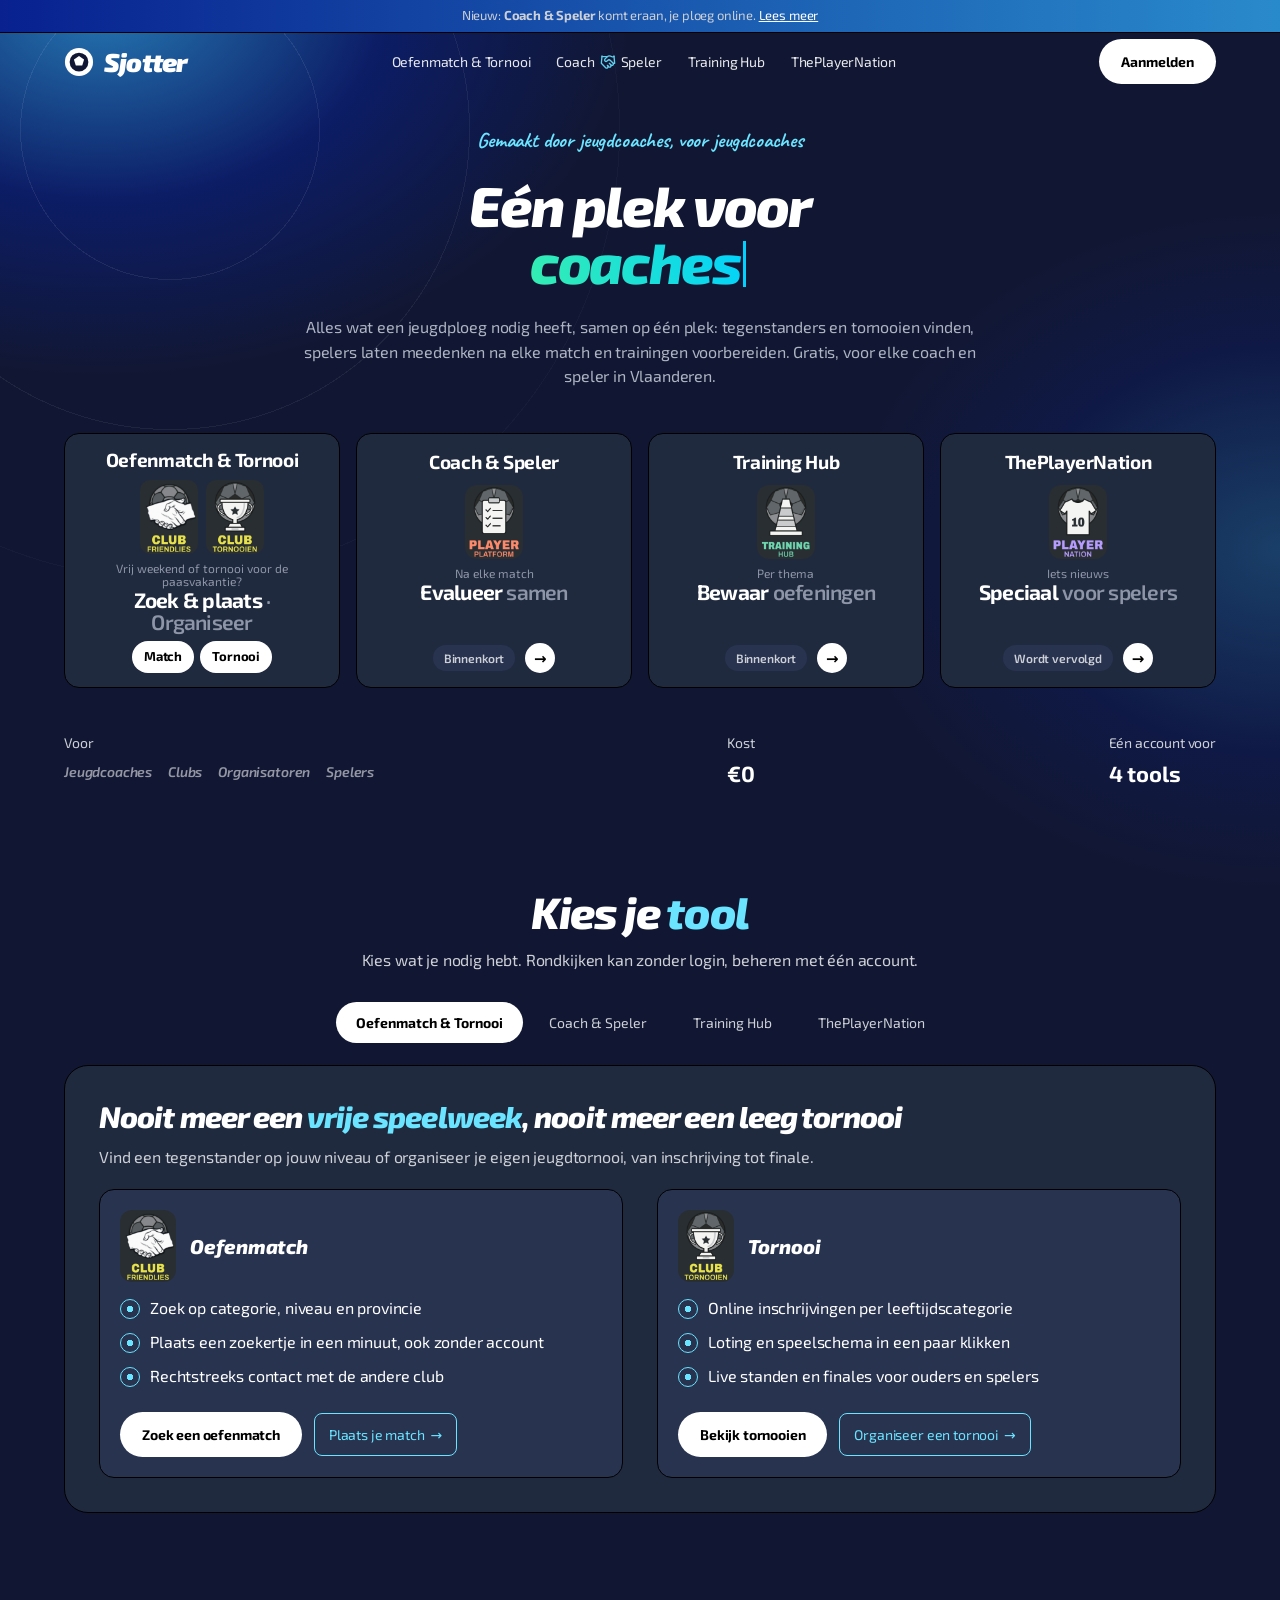
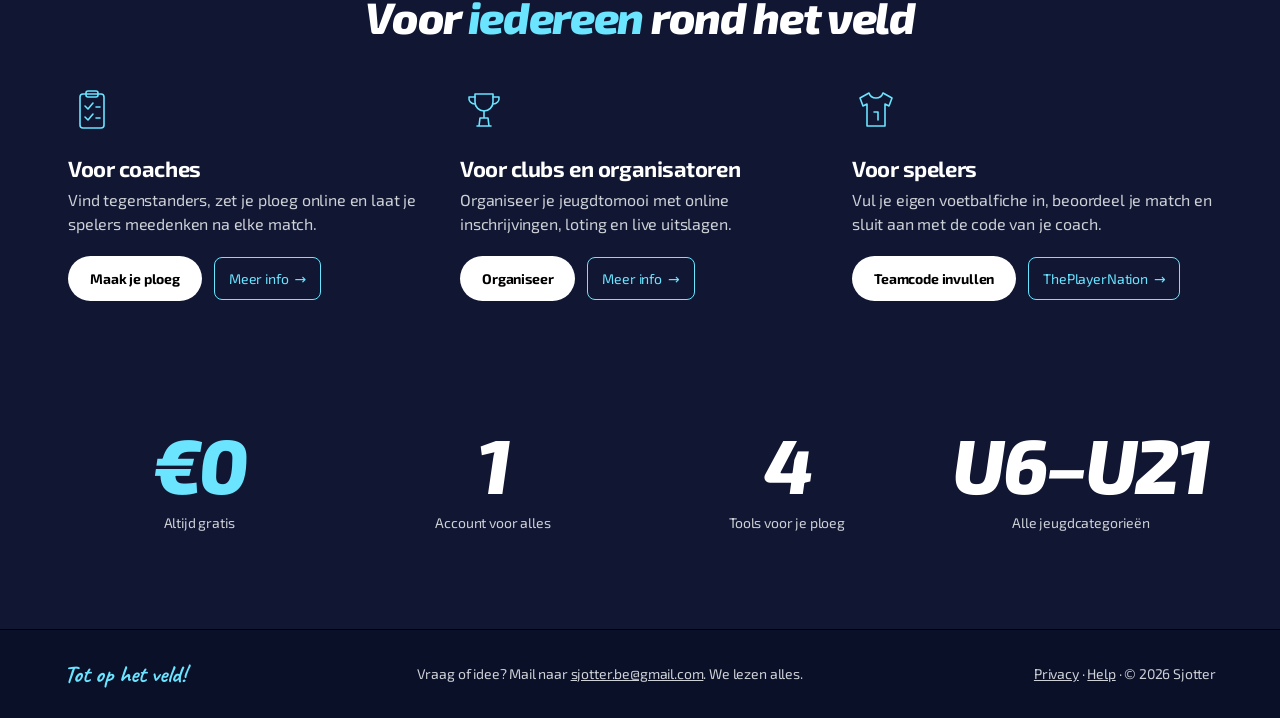
==== index.html @ 5c9094fe "Hub: Oefenmatch & Tornooi samen in 'Kies je tool'; klik op een kaart opent het juiste paneel Co-Auth" ====
<!DOCTYPE html>
<html lang="nl-BE">
<head>
<meta charset="UTF-8">
<script>
// Oude Sjotter-links (#/p/slug, #/wedstrijden/..., #/tv/..., beheerlinks, wachtwoord-reset)
// werken verder: elke hash-route gaat door naar de tornooi-module.
(function () {
  var h = location.hash || "";
  if (h.indexOf("#/") === 0 || /access_token=|type=recovery|error_description=/.test(h)) {
    location.replace("tornooi/" + location.search + h);
  }
})();
</script>
<meta name="viewport" content="width=device-width,initial-scale=1">
<title>Sjotter · Gratis tools voor jeugdcoaches</title>
<meta name="description" content="Oefenmatch zoeken, tornooi organiseren, je ploeg online. Gemaakt door jeugdcoaches, voor jeugdcoaches.">
<script src="shared/config.js"></script>
<style>
@font-face{font-family:'Exo 2';src:url('assets/fonts/exo2.woff2') format('woff2');font-weight:100 900;font-display:swap}
@font-face{font-family:'Exo 2';src:url('assets/fonts/exo2-italic.woff2') format('woff2');font-weight:100 900;font-style:italic;font-display:swap}
@font-face{font-family:Caveat;src:url('assets/fonts/caveat.woff2') format('woff2');font-weight:400 700;font-display:swap}

/* Sjotter · diepzee-navy met één cyaan signaal, platte kaarten met haarlijn, blauwe horizon-gloed */
:root{
  --canvas:#111733;      /* pagina: diepzee-navy */
  --kaart:#202A3E;       /* kaarten, één stap lichter */
  --kaart2:#283350;      /* geneste vlakken */
  --lijn:#000;           /* haarlijn */
  --lijn2:rgba(255,255,255,.07);
  --wit:#FFFFFF;
  --mist:#CDD0D6;        /* secundaire tekst */
  --mist2:#8D95A8;
  --geel:#6AE4FF;        /* het enige accent: spectraal cyaan */
  --verloop:linear-gradient(73.6deg,#34EDB3 2%,#00D1FF);
  --live:#34EDB3;
  --r-kaart:15px;--r-paneel:24px;--r-pil:80px;
  --max:1200px;
}
*{box-sizing:border-box}
html{scroll-behavior:smooth}
body{margin:0;background:var(--canvas);color:var(--wit);font:400 16px/1.5 'Exo 2',system-ui,sans-serif;letter-spacing:-.01em;-webkit-font-smoothing:antialiased}
a{color:inherit}
.w{max-width:var(--max);margin:0 auto;padding:0 24px}
h1,h2,h3{margin:0;font-weight:800;font-style:italic;letter-spacing:-.03em;line-height:1.1}
.geel{color:var(--geel)}

/* gloed achter de hero */
.gloed{position:absolute;inset:0 0 auto 0;height:1000px;pointer-events:none;z-index:0;overflow:hidden;
  background:
   radial-gradient(55% 50% at 8% 0%, rgba(41,138,203,.85) 0%, rgba(8,33,143,.55) 40%, rgba(17,23,51,0) 75%),
   radial-gradient(45% 45% at 100% 55%, rgba(41,138,203,.35) 0%, rgba(8,33,143,.2) 45%, rgba(17,23,51,0) 75%)}
.gloed::before{content:'';position:absolute;left:-380px;top:-420px;width:1100px;height:1100px;border-radius:50%;
  background:repeating-radial-gradient(circle,transparent 0 149px,rgba(255,255,255,.08) 149px 150px);mask:radial-gradient(circle,#000 30%,transparent 72%);-webkit-mask:radial-gradient(circle,#000 30%,transparent 72%)}

/* aankondiging */
.balk{position:relative;z-index:2;background:linear-gradient(90deg,#08218F,#298ACB);color:#fff;color:var(--mist);font-size:14px;text-align:center;padding:9px 16px;border-bottom:1px solid var(--lijn)}
.balk a{color:#fff;text-decoration:underline}.balk a:hover{text-decoration:underline}

/* kop */
header{position:relative;z-index:2}
.nav{height:76px;display:flex;align-items:center;justify-content:space-between;gap:20px}
.merk{display:flex;align-items:center;gap:10px;font-weight:900;font-style:italic;font-size:26px;letter-spacing:-.03em;text-decoration:none;color:var(--wit)}
.merk svg .o1{fill:#fff}.merk svg .o2{fill:var(--canvas)}
.links{display:flex;gap:26px;font-size:14px}
.links a{text-decoration:none;color:var(--wit);opacity:.9}.links a:hover{color:var(--geel);opacity:1}

/* knoppen */
.pil{display:inline-flex;align-items:center;gap:8px;border-radius:var(--r-pil);padding:12px 22px;font-weight:700;font-size:14px;text-decoration:none;white-space:nowrap;border:0;cursor:pointer;font-family:inherit}
.pil.wit{background:var(--wit);color:#000}
.pil.wit:hover{background:var(--geel);color:#000}
.spook{display:inline-flex;align-items:center;gap:6px;border:1px solid var(--geel);color:var(--geel);border-radius:8px;padding:10px 14px;font-size:14px;text-decoration:none;white-space:nowrap}
.spook:hover{background:rgba(244,201,93,.08)}
.spook::after{content:'→'}
.chip{display:inline-flex;align-items:center;gap:6px;border-radius:var(--r-pil);padding:4px 11px;font-size:12px;font-weight:600;background:var(--kaart2);color:var(--mist);white-space:nowrap}
.chip.live{color:#0B2B26;background:var(--verloop)}.chip.live::before{content:'';width:7px;height:7px;border-radius:50%;background:#0B2B26}

/* hero */
.hero{position:relative;z-index:1;text-align:center;padding:64px 0 40px}
.hero .boven{display:inline-block;font-family:Caveat,cursive;font-size:24px;color:var(--geel);margin-bottom:14px}
.hero h1{font-size:clamp(40px,7.2vw,96px);line-height:1;letter-spacing:-.036em;max-width:15ch;margin:0 auto}
.hero p{max-width:620px;margin:22px auto 30px;color:var(--mist);font-size:18px;line-height:1.55}
.hero .rij{display:flex;justify-content:center;gap:12px;flex-wrap:wrap}

/* modulekaarten (de "data-rij") */
.modules{text-align:left;position:relative;z-index:1;display:grid;grid-template-columns:repeat(4,1fr);gap:16px;margin-top:56px}
.mod{background:var(--kaart);border:1px solid var(--lijn);border-radius:var(--r-kaart);padding:22px;display:flex;flex-direction:column;gap:16px;text-decoration:none;color:var(--wit);transition:background .15s}
.mod:hover{background:var(--kaart2)}
.mod .kop{display:flex;align-items:center;gap:12px}
.mod .kop img{height:58px;border-radius:10px;background:#282e32}
.mod .kop b{display:block;font-size:19px;font-weight:700;letter-spacing:-.02em}
.mod .kop small{font-size:12px;color:var(--mist2)}
.mod .groot{font-size:34px;font-weight:800;font-style:italic;letter-spacing:-.036em;line-height:1.05}
.mod .groot small{display:block;font-size:12px;font-weight:400;font-style:normal;letter-spacing:0;color:var(--mist2);margin-bottom:4px}
.mod .onder{display:flex;align-items:center;justify-content:space-between;margin-top:auto}
.mod .pijl{width:32px;height:32px;border-radius:50%;border:1px solid var(--geel);display:grid;place-items:center;color:var(--geel);font-size:15px}

section{position:relative;z-index:1}
.sectie{padding:80px 0 0}
.sectie > .w > h2{font-size:clamp(28px,4vw,44px);text-align:center}
.sectie .sub{color:var(--mist);text-align:center;max-width:600px;margin:12px auto 0}

/* tabs */
.tabs{display:flex;justify-content:center;gap:6px;flex-wrap:wrap;margin:30px 0 22px}
.tab{border:0;background:transparent;color:var(--mist);font:400 14px 'Exo 2',sans-serif;padding:12px 20px;border-radius:var(--r-pil);cursor:pointer}
.tab:hover{color:var(--wit)}
.tab[aria-selected="true"]{background:var(--wit);color:#000;font-weight:700}
.paneel{display:none;background:var(--kaart);border:1px solid var(--lijn);border-radius:var(--r-paneel);padding:34px;grid-template-columns:1.2fr 1fr;gap:34px;align-items:center}
.paneel.aan{display:grid}
.paneel h3{font-size:30px}
.paneel p{color:var(--mist);margin:12px 0 18px}
.paneel ul{list-style:none;margin:0 0 24px;padding:0;display:grid;gap:10px}
.paneel li{display:flex;gap:10px;align-items:flex-start;color:var(--wit)}
.paneel li::before{content:'';flex:none;width:18px;height:18px;margin-top:3px;border-radius:50%;border:1px solid var(--geel);background:radial-gradient(circle,var(--geel) 0 3px,transparent 3.5px)}
.paneel .rij{display:flex;gap:12px;flex-wrap:wrap;align-items:center}
.paneel .beeld{display:flex;gap:16px;justify-content:center}
.paneel .beeld img{height:clamp(140px,18vw,210px);border-radius:16px;background:#282e32}
.code{display:flex;gap:8px}
.code input{font:700 15px 'Exo 2',sans-serif;letter-spacing:.14em;text-transform:uppercase;width:150px;padding:11px 14px;border-radius:var(--r-pil);border:1px solid var(--geel);background:transparent;color:var(--wit)}
.code input::placeholder{letter-spacing:.04em;text-transform:none;color:var(--mist2);font-weight:400}
.code input:focus{outline:2px solid var(--geel);outline-offset:2px}

/* voor wie */
.drie{display:grid;grid-template-columns:repeat(3,1fr);gap:24px;margin-top:40px}
.drie > div{padding:4px}
.drie svg{width:48px;height:48px;stroke:var(--geel);fill:none;stroke-width:1.6;stroke-linecap:round;stroke-linejoin:round}
.drie h3{font-size:22px;margin:16px 0 8px;font-style:normal;font-weight:700;letter-spacing:-.02em}
.drie p{color:var(--mist);margin:0 0 20px}
.drie .rij{display:flex;gap:12px;flex-wrap:wrap;align-items:center}

/* cijfers */
.cijfers{display:grid;grid-template-columns:repeat(4,1fr);gap:24px;text-align:center;margin-top:40px}
.cijfers b{display:block;font-size:clamp(44px,6vw,80px);font-weight:800;font-style:italic;letter-spacing:-.036em;line-height:1}
.cijfers span{display:block;color:var(--mist);font-size:14px;margin-top:10px}

/* voet */
footer{margin-top:96px;border-top:1px solid var(--lijn);background:#0B1029}
.voet{display:flex;justify-content:space-between;align-items:center;gap:20px;padding:26px 24px;flex-wrap:wrap;color:var(--mist);font-size:14px}
.voet .hand{font-family:Caveat,cursive;font-size:24px;color:var(--geel)}
.voet a{color:var(--mist)}.voet a:hover{color:var(--geel)}

@media (max-width:960px){
  .modules{grid-template-columns:repeat(2,1fr)}
  .links{display:none}
  .paneel{grid-template-columns:1fr;padding:24px}.paneel .beeld{order:-1}
  .drie{grid-template-columns:1fr;gap:34px}
  .cijfers{grid-template-columns:repeat(2,1fr);row-gap:40px}
}
@media (max-width:560px){
  .w{padding:0 16px}
  .nav{height:64px}.merk{font-size:23px}
  .nav .pil{padding:10px 16px}
  .hero{padding:36px 0 24px}.hero p{font-size:16px;margin:16px auto 22px}
  .modules{gap:10px;margin-top:34px}
  .mod{padding:14px;gap:10px}
  .mod .kop{flex-direction:column;align-items:flex-start;gap:8px}
  .mod .kop img{height:64px}
  .mod .kop b{font-size:15px}
  .mod .groot{font-size:20px}
  .tabs{gap:2px}.tab{padding:10px 14px;font-size:13px}
  .paneel h3{font-size:24px}
  .sectie{padding-top:60px}
}

/* typende woorden in de hero (verloop teal → cyaan) */
.typ{display:inline-block;min-height:1em;background:var(--verloop);-webkit-background-clip:text;background-clip:text;color:transparent;padding-right:.08em}
.cursor{display:inline-block;width:.06em;height:.82em;margin-left:.04em;vertical-align:-.04em;background:#00D1FF;animation:knip 1s steps(1) infinite}
@keyframes knip{50%{opacity:0}}
@media (prefers-reduced-motion:reduce){.cursor{animation:none}}
.hero h1{max-width:none}
/* kaarten als in de referentie: witte ronde pijl, naam boven, groot cijfer/woord */
.mod .pijl{background:#fff;color:#000;border:0;width:34px;height:34px;font-weight:700}
.mod:hover .pijl{background:var(--geel)}
.mod .groot{font-style:normal;font-weight:700;letter-spacing:-.036em}
.mod .groot em{font-style:normal;color:var(--mist2);font-weight:600}
.mod .kop img{border-radius:12px;height:62px;width:auto}
.mod .groot{font-size:28px!important}
.typ{white-space:nowrap}
/* carrousel-knoppen onder de kaarten */
.schuif{display:none;justify-content:center;gap:14px;margin-top:22px}
.schuif button{width:52px;height:52px;border-radius:50%;border:0;font-size:20px;cursor:pointer;background:#fff;color:#000}
.schuif button:first-child{background:#5B6378;color:#fff}
/* vertrouwensstrook */
.vertrouw{display:flex;justify-content:space-between;gap:24px;flex-wrap:wrap;margin-top:44px;text-align:left;color:var(--mist);font-size:14px}
.vertrouw b{display:block;color:#fff;font-size:22px;font-weight:700;margin-top:4px}
.vertrouw .tags{display:flex;gap:16px;flex-wrap:wrap;margin-top:8px;color:#fff;opacity:.55;font-weight:600;font-style:italic}
@media (max-width:960px){
  .modules{display:flex!important;overflow-x:auto;scroll-snap-type:x mandatory;scrollbar-width:none;padding-bottom:4px}
  .modules::-webkit-scrollbar{display:none}
  .mod{flex:0 0 78%;scroll-snap-align:center}
  .schuif{display:flex}
}
@media (max-width:560px){ .mod .kop{flex-direction:row;align-items:center}.mod .groot{font-size:28px}.mod{padding:20px;gap:16px} }

.duo-mod .ikonen{display:flex;gap:4px}
.duo-mod .ikonen img{height:74px!important;width:auto;border-radius:10px}
.duo-mod .ikonen{gap:8px}
.duo-mod .naam{font-size:19px;font-weight:700;letter-spacing:-.02em;margin-top:-4px}
.duo-mod .groot{font-size:22px!important}
.duo-mod .kop b{font-size:17px}
.mod .groot{font-size:25px!important}
.duoknop{display:flex;gap:6px}
.duoknop a{background:#fff;color:#000;border-radius:80px;padding:6px 12px;font-size:13px;font-weight:700;text-decoration:none}
.duoknop a:hover{background:var(--geel)}
.links a{display:inline-flex;align-items:center;gap:5px}
.links .hd{width:16px;height:16px;color:var(--geel)}
.duo-mod .kop{flex-direction:row!important;align-items:center!important}
.duo-mod .kop b{font-size:17px!important;line-height:1.25;white-space:nowrap}
/* proef: alle kaarten gecentreerd, naam boven, icoon eronder */
.mod{text-align:center;align-items:center}
.mod .kop,.duo-mod .kop{flex-direction:column-reverse!important;align-items:center!important;gap:12px!important}
.mod .kop img{height:92px!important;width:auto}
.duo-mod .ikonen img{height:92px!important}
.duo-mod .kop b br{display:none}
.mod .kop b{font-size:19px!important}
.mod .onder{justify-content:center;gap:10px;width:100%}
.mod .kop small{display:none}
@media (max-width:560px){
  .mod{flex:0 0 64%!important;padding:16px 14px!important;gap:12px!important}
  .mod .kop img,.duo-mod .ikonen img{height:70px!important}
  .mod .kop b{font-size:16px!important}
  .mod .groot{font-size:20px!important}
  .modules{gap:10px!important;scroll-padding-left:16px}
}
@media (min-width:561px){
  .hero{padding:28px 0 24px!important}
  .hero .boven{margin-bottom:8px!important;font-size:21px!important}
  .hero h1{font-size:clamp(34px,min(4.4vw,7.4vh),64px)!important;line-height:1.02!important}
  .hero p{margin:14px auto 18px!important;font-size:16px!important}
  .modules{margin-top:28px!important}
  .nav{height:64px!important}
  .mod{padding:18px!important;gap:12px!important}
}
@media (min-width:561px){
  .balk{padding:6px 16px!important;font-size:13px!important}
  .nav{height:58px!important}
  .hero{padding:18px 0 16px!important}
  .hero p{max-width:720px!important;margin:10px auto 16px!important}
  .modules{margin-top:22px!important}
  .mod{padding:14px 16px!important;gap:8px!important}
  .mod .kop{gap:8px!important}
  .mod .kop img,.duo-mod .ikonen img{height:min(74px,9vh)!important}
  .mod .groot{font-size:21px!important}
  .mod .groot small{margin-bottom:2px!important}
  .mod .pijl{width:30px!important;height:30px!important}
}
@media (min-width:561px){
  .hero{padding:34px 0 18px!important}
  .hero .boven{margin-bottom:20px!important}
  .hero p{margin:24px auto 0!important;max-width:680px!important;color:#AEB4C2!important}
  .modules{margin-top:44px!important}
}
@media (max-width:560px){
  .hero .boven{margin-bottom:18px!important}
  .hero p{margin:20px auto 0!important;color:#AEB4C2}
  .modules{margin-top:30px!important}
}

.paneel-duo.aan{grid-template-columns:1fr 1fr;gap:20px 34px;align-items:start}
.paneel-duo .koppen{grid-column:1/-1}
.paneel-duo .koppen p{margin-bottom:0}
.paneel-duo .helft{background:var(--kaart2);border:1px solid var(--lijn);border-radius:var(--r-kaart);padding:20px}
.paneel-duo .hk{display:flex;align-items:center;gap:14px;margin-bottom:14px}
.paneel-duo .hk img{height:72px;border-radius:12px;background:#282e32}
.paneel-duo .hk b{font-size:20px;font-style:italic;font-weight:800}
.duo-mod{cursor:pointer}
@media (max-width:960px){.paneel-duo.aan{grid-template-columns:1fr}}
</style>
</head>
<body>
<div class="gloed" aria-hidden="true"></div>

<div class="balk">Nieuw: <b>Coach &amp; Speler</b> komt eraan, je ploeg online. <a href="#tools" data-tab="cs">Lees meer</a></div>

<header class="w">
  <div class="nav">
    <a class="merk" href="./" aria-label="Sjotter"><svg width="30" height="30" viewBox="0 0 32 32" aria-hidden="true"><circle class="o1" cx="16" cy="16" r="15"/><circle class="o2" cx="16" cy="16" r="10"/><polygon class="o1" points="16,9.5 21.4,13.4 19.4,19.7 12.6,19.7 10.6,13.4"/></svg>Sjotter</a>
    <nav class="links" aria-label="Hoofdmenu">
      <a href="#tools" data-tab="om">Oefenmatch &amp; Tornooi</a>
      <a href="#tools" data-tab="cs">Coach <svg class="hd" viewBox="0 0 24 24" aria-label="en" role="img" fill="none" stroke="currentColor" stroke-width="2" stroke-linecap="round" stroke-linejoin="round"><path d="m11 17 2 2a1 1 0 1 0 3-3"/><path d="m14 14 2.5 2.5a1 1 0 1 0 3-3l-3.88-3.88a3 3 0 0 0-4.24 0l-.88.88a1 1 0 1 1-3-3l2.81-2.81a5.79 5.79 0 0 1 7.06-.87l.47.28a2 2 0 0 0 1.42.25L21 4"/><path d="m21 3 1 11h-2"/><path d="M3 3 2 14l6.5 6.5a1 1 0 1 0 3-3"/><path d="M3 4h8"/></svg> Speler</a>
      <a href="#tools" data-tab="th">Training Hub</a>
      <a href="#tools" data-tab="pn">ThePlayerNation</a>
    </nav>
    <a class="pil wit" href="tornooi/#/login">Aanmelden</a>
  </div>
</header>

<main>
<section class="hero">
  <div class="w">
    <span class="boven">Gemaakt door jeugdcoaches, voor jeugdcoaches</span>
    <h1>Eén plek voor<br><span class="typ" aria-live="polite"><span id="typ">coaches</span><i class="cursor" aria-hidden="true"></i></span></h1>
    <p>Alles wat een jeugdploeg nodig heeft, samen op één plek: tegenstanders en tornooien vinden, spelers laten meedenken na elke match en trainingen voorbereiden. Gratis, voor elke coach en speler in Vlaanderen.</p>

    <div class="modules" id="modules">
      <div class="mod duo-mod" role="link" tabindex="0" data-tab="om" onclick="if(!event.target.closest('a')){kiesTab('om');document.getElementById('tools').scrollIntoView({behavior:'smooth'})}">
        <div class="kop"><span class="ikonen"><img src="assets/oefenmatch-b.png" alt="Club Friendlies"><img src="assets/tornooi-b.png" alt="Club Tornooien"></span><div><b>Oefenmatch &amp; <br>Tornooi</b></div></div>
        <div class="groot"><small>Vrij weekend of tornooi voor de paasvakantie?</small>Zoek &amp; plaats <em>· Organiseer</em></div>
        <div class="onder"><span class="duoknop"><a href="tornooi/#/wedstrijden">Match</a><a href="tornooi/#/toernooien">Tornooi</a></span></div>
      </div>
      <a class="mod" href="#tools" data-tab="cs">
        <div class="kop"><img src="assets/platform-b.png" alt=""><div><b>Coach &amp; Speler</b><small>Player Platform</small></div></div>
        <div class="groot"><small>Na elke match</small>Evalueer <em>samen</em></div>
        <div class="onder"><span class="chip">Binnenkort</span><span class="pijl">→</span></div>
      </a>
      <a class="mod" href="#tools" data-tab="th">
        <div class="kop"><img src="assets/training-b.png" alt=""><div><b>Training Hub</b><small>Oefenvideo's</small></div></div>
        <div class="groot"><small>Per thema</small>Bewaar <em>oefeningen</em></div>
        <div class="onder"><span class="chip">Binnenkort</span><span class="pijl">→</span></div>
      </a>
      <a class="mod" href="#tools" data-tab="pn">
        <div class="kop"><img src="assets/playernation-b.png" alt=""><div><b>ThePlayerNation</b><small>Voor spelers</small></div></div>
        <div class="groot"><small>Iets nieuws</small>Speciaal <em>voor spelers</em></div>
        <div class="onder"><span class="chip">Wordt vervolgd</span><span class="pijl">→</span></div>
      </a>
    </div>
    <div class="schuif"><button type="button" aria-label="Vorige" onclick="document.getElementById('modules').scrollBy({left:-280,behavior:'smooth'})">‹</button><button type="button" aria-label="Volgende" onclick="document.getElementById('modules').scrollBy({left:280,behavior:'smooth'})">›</button></div>
    <div class="vertrouw">
      <div>Voor<div class="tags"><span>Jeugdcoaches</span><span>Clubs</span><span>Organisatoren</span><span>Spelers</span></div></div>
      <div>Kost<b>€0</b></div>
      <div>Eén account voor<b>4 tools</b></div>
    </div>
  </div>
</section>

<section class="sectie" id="tools">
  <div class="w">
    <h2>Kies je <span class="geel">tool</span></h2>
    <p class="sub">Kies wat je nodig hebt. Rondkijken kan zonder login, beheren met één account.</p>
    <div class="tabs" role="tablist">
      <button class="tab" role="tab" data-tab="om" aria-selected="true">Oefenmatch &amp; Tornooi</button>
      <button class="tab" role="tab" data-tab="cs" aria-selected="false">Coach &amp; Speler</button>
      <button class="tab" role="tab" data-tab="th" aria-selected="false">Training Hub</button>
      <button class="tab" role="tab" data-tab="pn" aria-selected="false">ThePlayerNation</button>
    </div>

    <div class="paneel aan paneel-duo" data-paneel="om" role="tabpanel">
      <div class="koppen"><h3>Nooit meer een <span class="geel">vrije speelweek</span>, nooit meer een leeg tornooi</h3>
        <p>Vind een tegenstander op jouw niveau of organiseer je eigen jeugdtornooi, van inschrijving tot finale.</p></div>
      <div class="helft">
        <div class="hk"><img src="assets/oefenmatch-b.png" alt="Club Friendlies"><b>Oefenmatch</b></div>
        <ul><li>Zoek op categorie, niveau en provincie</li><li>Plaats een zoekertje in een minuut, ook zonder account</li><li>Rechtstreeks contact met de andere club</li></ul>
        <div class="rij"><a class="pil wit" href="tornooi/#/wedstrijden">Zoek een oefenmatch</a><a class="spook" href="tornooi/#/wedstrijden/plaatsen">Plaats je match</a></div>
      </div>
      <div class="helft">
        <div class="hk"><img src="assets/tornooi-b.png" alt="Club Tornooien"><b>Tornooi</b></div>
        <ul><li>Online inschrijvingen per leeftijdscategorie</li><li>Loting en speelschema in een paar klikken</li><li>Live standen en finales voor ouders en spelers</li></ul>
        <div class="rij"><a class="pil wit" href="tornooi/#/toernooien">Bekijk tornooien</a><a class="spook" id="organiseer" href="tornooi/#/registreren">Organiseer een tornooi</a></div>
      </div>
    </div>
    <div class="paneel" data-paneel="cs" role="tabpanel">
      <div><h3>Je <span class="geel">ploeg</span> online!</h3>
        <p>Na elke match denken je spelers zelf na over wat er gebeurde.</p>
        <ul><li>Ze begrijpen het verhaal van de match en leren meedenken</li><li>Verantwoordelijkheid: zichzelf en hun ploegmaats eerlijk beoordelen</li><li>De tegenstander leren kennen en lezen</li></ul>
        <div class="rij"><a class="pil wit" href="coach/#/nieuw">Maak je ploeg</a>
          <form class="code" onsubmit="event.preventDefault();var c=this.c.value.trim().toUpperCase();if(c)location.href='coach/#/code/'+encodeURIComponent(c)"><input name="c" maxlength="6" placeholder="Teamcode speler" aria-label="Teamcode" autocomplete="off" required><button class="pil wit" style="padding:11px 16px">Aansluiten</button></form></div></div>
      <div class="beeld"><img src="assets/platform-b.png" alt="Player Platform"></div>
    </div>
    <div class="paneel" data-paneel="th" role="tabpanel">
      <div><h3>Al je <span class="geel">oefeningen</span> op één plek</h3>
        <p>Je favoriete oefenvideo's per thema bewaard, plus een gedeelde bibliotheek van andere coaches.</p>
        <ul><li>Links van YouTube, Instagram of TikTok</li><li>Opwarming, techniek, eindspel, keeper…</li><li>Zelf kiezen wat je deelt</li></ul>
        <div class="rij"><span class="chip">Binnenkort</span></div></div>
      <div class="beeld"><img src="assets/training-b.png" alt="Training Hub"></div>
    </div>
    <div class="paneel" data-paneel="pn" role="tabpanel">
      <div><h3>Iets nieuws, speciaal voor <span class="geel">spelers</span></h3>
        <p>Hoe het werkt vertellen we je binnenkort.</p>
        <div class="rij"><span class="chip">Wordt vervolgd</span></div></div>
      <div class="beeld"><img src="assets/playernation-b.png" alt="ThePlayerNation"></div>
    </div>
  </div>
</section>

<section class="sectie">
  <div class="w">
    <h2>Voor <span class="geel">iedereen</span> rond het veld</h2>
    <div class="drie">
      <div>
        <svg viewBox="0 0 48 48" aria-hidden="true"><rect x="12" y="8" width="24" height="34" rx="3"/><rect x="18" y="5" width="12" height="6" rx="2"/><path d="M17 20l3 3 5-6M17 31l3 3 5-6M28 21h4M28 32h4"/></svg>
        <h3>Voor coaches</h3>
        <p>Vind tegenstanders, zet je ploeg online en laat je spelers meedenken na elke match.</p>
        <div class="rij"><a class="pil wit" href="coach/#/nieuw">Maak je ploeg</a><a class="spook" href="#tools" data-tab="cs">Meer info</a></div>
      </div>
      <div>
        <svg viewBox="0 0 48 48" aria-hidden="true"><path d="M15 8h18v8a9 9 0 0 1-18 0V8z"/><path d="M15 11H9a6 6 0 0 0 6 7M33 11h6a6 6 0 0 1-6 7M24 25v7M17 40h14M20 32h8l1 8H19l1-8z"/></svg>
        <h3>Voor clubs en organisatoren</h3>
        <p>Organiseer je jeugdtornooi met online inschrijvingen, loting en live uitslagen.</p>
        <div class="rij"><a class="pil wit" href="tornooi/#/registreren">Organiseer</a><a class="spook" href="#tools" data-tab="om">Meer info</a></div>
      </div>
      <div>
        <svg viewBox="0 0 48 48" aria-hidden="true"><path d="M17 7l-9 5 3 8 4-2v22h18V18l4 2 3-8-9-5c-1 3-4 5-7 5s-6-2-7-5z"/><path d="M22 26h4v8"/></svg>
        <h3>Voor spelers</h3>
        <p>Vul je eigen voetbalfiche in, beoordeel je match en sluit aan met de code van je coach.</p>
        <div class="rij"><a class="pil wit" href="#tools" data-tab="cs">Teamcode invullen</a><a class="spook" href="#tools" data-tab="pn">ThePlayerNation</a></div>
      </div>
    </div>
  </div>
</section>

<section class="sectie">
  <div class="w">
    <div class="cijfers">
      <div><b class="geel">€0</b><span>Altijd gratis</span></div>
      <div><b>1</b><span>Account voor alles</span></div>
      <div><b>4</b><span>Tools voor je ploeg</span></div>
      <div><b>U6–U21</b><span>Alle jeugdcategorieën</span></div>
    </div>
  </div>
</section>
</main>

<footer id="contact">
  <div class="w voet">
    <span class="hand">Tot op het veld!</span>
    <span>Vraag of idee? Mail naar <a id="mail" href="#"></a>. We lezen alles.</span>
    <span><a href="tornooi/#/privacy">Privacy</a> · <a href="tornooi/#/help">Help</a> · © <span id="jaar"></span> Sjotter</span>
  </div>
</footer>

<script>
(function () {
  var C = window.SJOTTER || {};
  var m = document.getElementById("mail");
  m.textContent = C.CONTACT_EMAIL || "sjotter.be@gmail.com"; m.href = "mailto:" + m.textContent;
  document.getElementById("jaar").textContent = new Date().getFullYear();
  var u = C.huidigeGebruiker && C.huidigeGebruiker();
  if (u && u.email) document.getElementById("organiseer").href = "tornooi/#/dashboard";

  // tabs
  window.kiesTab = kies;
  function kies(id) {
    document.querySelectorAll(".tab").forEach(function (t) { t.setAttribute("aria-selected", t.dataset.tab === id ? "true" : "false"); });
    document.querySelectorAll(".paneel").forEach(function (p) { p.classList.toggle("aan", p.dataset.paneel === id); });
  }
  document.querySelectorAll(".tab").forEach(function (t) { t.addEventListener("click", function () { kies(t.dataset.tab); }); });
  document.querySelectorAll("a[data-tab]").forEach(function (a) { a.addEventListener("click", function () { kies(a.dataset.tab); }); });

  // typende woorden: het hele systeem in één kopregel
  (function () {
    var el = document.getElementById("typ"); if (!el) return;
    var woorden = ["coaches", "spelers", "oefenwedstrijden", "tornooien", "trainingen", "analyses"];
    if (window.matchMedia && matchMedia("(prefers-reduced-motion: reduce)").matches) { el.textContent = "coaches"; return; }
    var w = 0, n = woorden[0].length, weg = false;
    (function stap() {
      var woord = woorden[w];
      if (!weg) { n++; if (n > woord.length) { weg = true; return setTimeout(stap, 1600); } }
      else { n--; if (n === 0) { weg = false; w = (w + 1) % woorden.length; return setTimeout(stap, 250); } }
      el.textContent = woord.slice(0, n);
      setTimeout(stap, weg ? 45 : 85);
    })();
  })();
})();
</script>
</body>
</html>
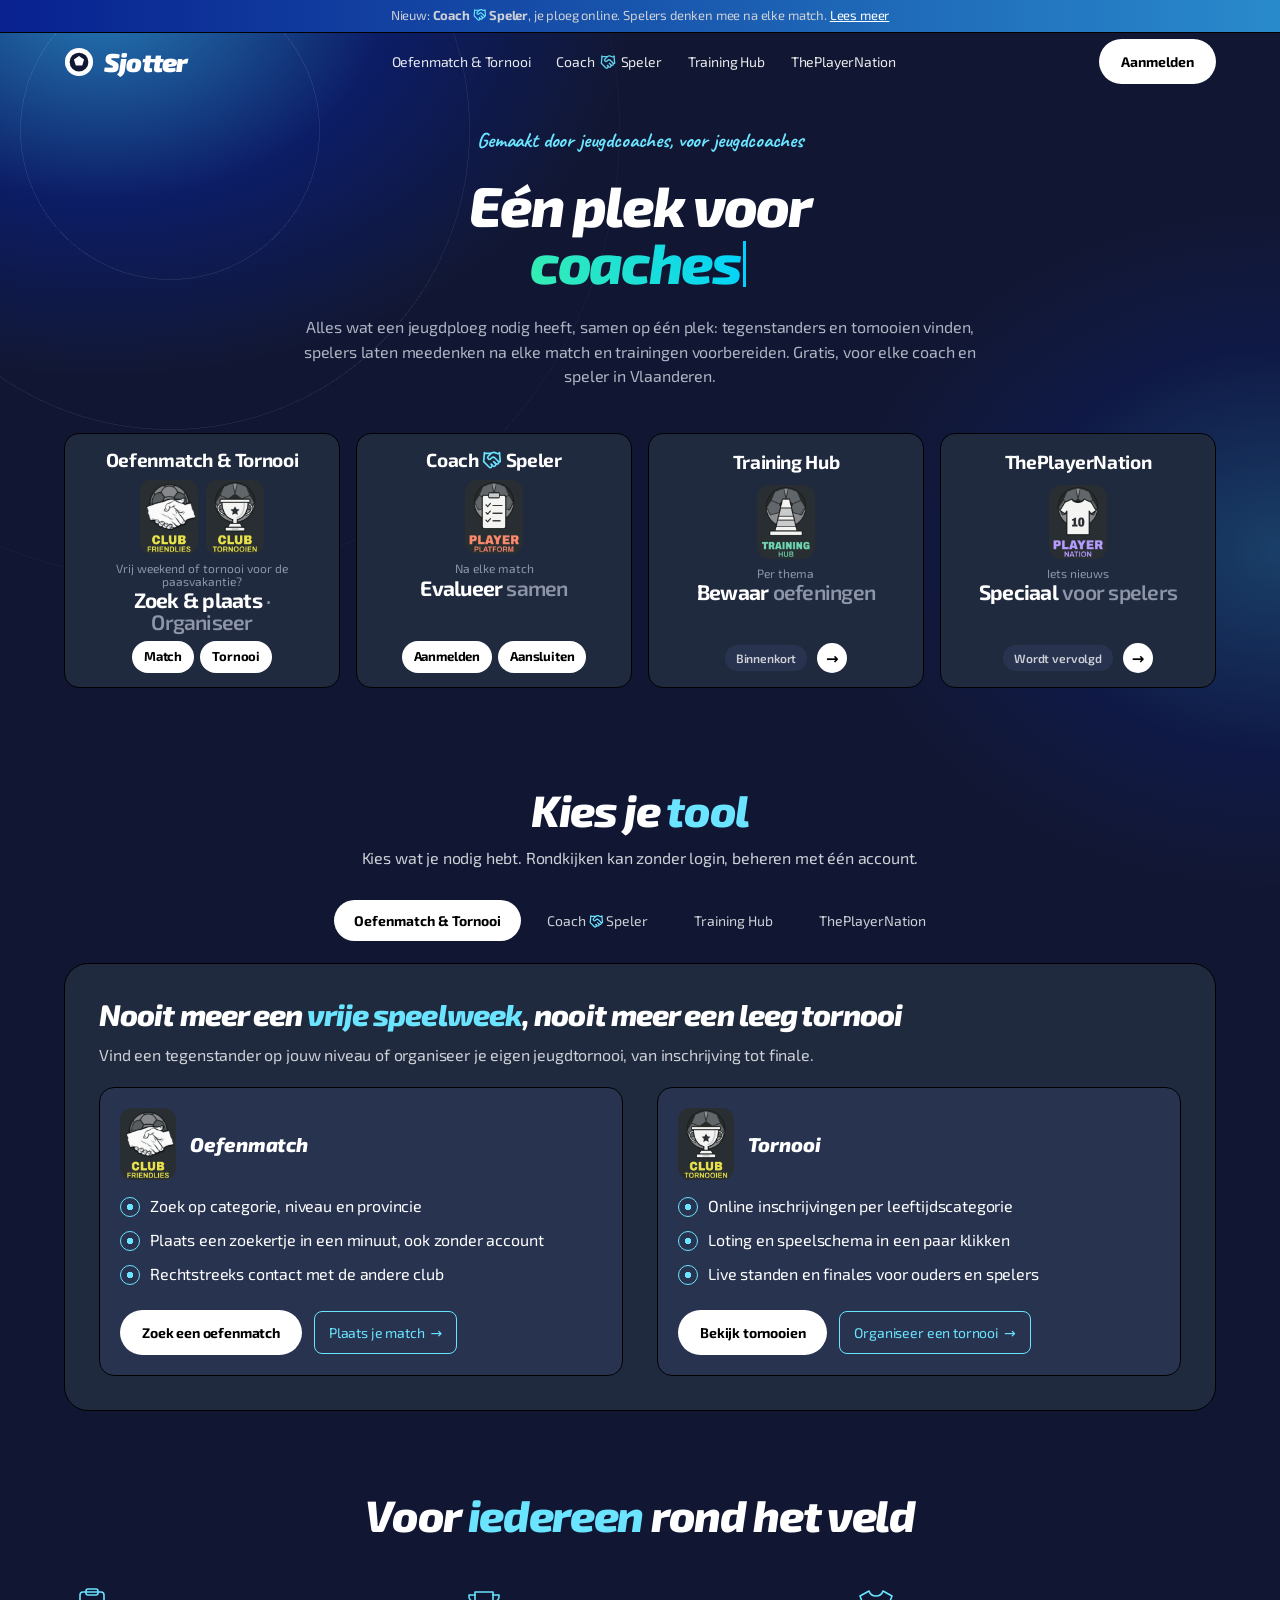
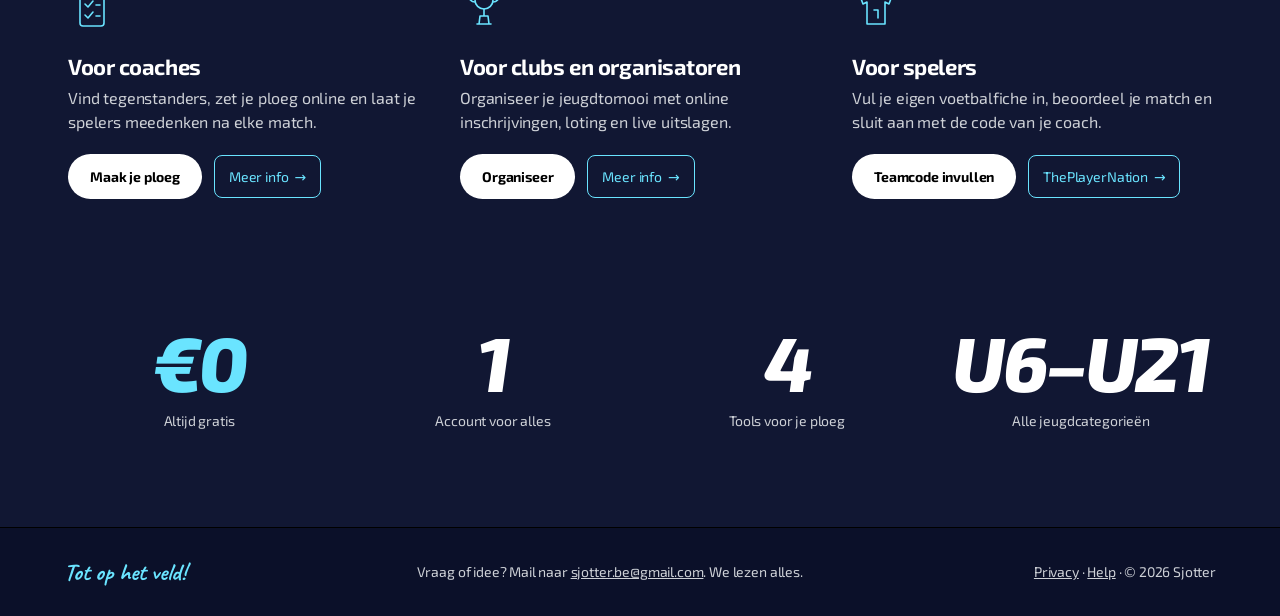
==== commit 493268c8: "Hub: overal Coach [handdruk] Speler, vertrouwensstrook weg, Coach & Speler-kaart met Aanmelden/Aansl" ====
--- a/index.html
+++ b/index.html
@@ -265,12 +265,14 @@
 .paneel-duo .hk b{font-size:20px;font-style:italic;font-weight:800}
 .duo-mod{cursor:pointer}
 @media (max-width:960px){.paneel-duo.aan{grid-template-columns:1fr}}
+.hd{width:1.05em;height:1.05em;vertical-align:-.15em;color:var(--geel);display:inline-block}
+.cs-mod .kop small{display:none}
 </style>
 </head>
 <body>
 <div class="gloed" aria-hidden="true"></div>
 
-<div class="balk">Nieuw: <b>Coach &amp; Speler</b> komt eraan, je ploeg online. <a href="#tools" data-tab="cs">Lees meer</a></div>
+<div class="balk">Nieuw: <b>Coach <svg class="hd" viewBox="0 0 24 24" aria-label="en" role="img" fill="none" stroke="currentColor" stroke-width="2" stroke-linecap="round" stroke-linejoin="round"><path d="m11 17 2 2a1 1 0 1 0 3-3"/><path d="m14 14 2.5 2.5a1 1 0 1 0 3-3l-3.88-3.88a3 3 0 0 0-4.24 0l-.88.88a1 1 0 1 1-3-3l2.81-2.81a5.79 5.79 0 0 1 7.06-.87l.47.28a2 2 0 0 0 1.42.25L21 4"/><path d="m21 3 1 11h-2"/><path d="M3 3 2 14l6.5 6.5a1 1 0 1 0 3-3"/><path d="M3 4h8"/></svg> Speler</b>, je ploeg online. Spelers denken mee na elke match. <a href="#tools" data-tab="cs">Lees meer</a></div>
 
 <header class="w">
   <div class="nav">
@@ -298,11 +300,11 @@
         <div class="groot"><small>Vrij weekend of tornooi voor de paasvakantie?</small>Zoek &amp; plaats <em>· Organiseer</em></div>
         <div class="onder"><span class="duoknop"><a href="tornooi/#/wedstrijden">Match</a><a href="tornooi/#/toernooien">Tornooi</a></span></div>
       </div>
-      <a class="mod" href="#tools" data-tab="cs">
-        <div class="kop"><img src="assets/platform-b.png" alt=""><div><b>Coach &amp; Speler</b><small>Player Platform</small></div></div>
+      <div class="mod duo-mod cs-mod" role="link" tabindex="0" data-tab="cs" onclick="if(!event.target.closest('a')){kiesTab('cs');document.getElementById('tools').scrollIntoView({behavior:'smooth'})}">
+        <div class="kop"><img src="assets/platform-b.png" alt=""><div><b>Coach <svg class="hd" viewBox="0 0 24 24" aria-label="en" role="img" fill="none" stroke="currentColor" stroke-width="2" stroke-linecap="round" stroke-linejoin="round"><path d="m11 17 2 2a1 1 0 1 0 3-3"/><path d="m14 14 2.5 2.5a1 1 0 1 0 3-3l-3.88-3.88a3 3 0 0 0-4.24 0l-.88.88a1 1 0 1 1-3-3l2.81-2.81a5.79 5.79 0 0 1 7.06-.87l.47.28a2 2 0 0 0 1.42.25L21 4"/><path d="m21 3 1 11h-2"/><path d="M3 3 2 14l6.5 6.5a1 1 0 1 0 3-3"/><path d="M3 4h8"/></svg> Speler</b><small>Player Platform</small></div></div>
         <div class="groot"><small>Na elke match</small>Evalueer <em>samen</em></div>
-        <div class="onder"><span class="chip">Binnenkort</span><span class="pijl">→</span></div>
-      </a>
+        <div class="onder"><span class="duoknop"><a href="coach/#/login">Aanmelden</a><a href="coach/">Aansluiten</a></span></div>
+      </div>
       <a class="mod" href="#tools" data-tab="th">
         <div class="kop"><img src="assets/training-b.png" alt=""><div><b>Training Hub</b><small>Oefenvideo's</small></div></div>
         <div class="groot"><small>Per thema</small>Bewaar <em>oefeningen</em></div>
@@ -315,11 +317,6 @@
       </a>
     </div>
     <div class="schuif"><button type="button" aria-label="Vorige" onclick="document.getElementById('modules').scrollBy({left:-280,behavior:'smooth'})">‹</button><button type="button" aria-label="Volgende" onclick="document.getElementById('modules').scrollBy({left:280,behavior:'smooth'})">›</button></div>
-    <div class="vertrouw">
-      <div>Voor<div class="tags"><span>Jeugdcoaches</span><span>Clubs</span><span>Organisatoren</span><span>Spelers</span></div></div>
-      <div>Kost<b>€0</b></div>
-      <div>Eén account voor<b>4 tools</b></div>
-    </div>
   </div>
 </section>
 
@@ -329,7 +326,7 @@
     <p class="sub">Kies wat je nodig hebt. Rondkijken kan zonder login, beheren met één account.</p>
     <div class="tabs" role="tablist">
       <button class="tab" role="tab" data-tab="om" aria-selected="true">Oefenmatch &amp; Tornooi</button>
-      <button class="tab" role="tab" data-tab="cs" aria-selected="false">Coach &amp; Speler</button>
+      <button class="tab" role="tab" data-tab="cs" aria-selected="false">Coach <svg class="hd" viewBox="0 0 24 24" aria-label="en" role="img" fill="none" stroke="currentColor" stroke-width="2" stroke-linecap="round" stroke-linejoin="round"><path d="m11 17 2 2a1 1 0 1 0 3-3"/><path d="m14 14 2.5 2.5a1 1 0 1 0 3-3l-3.88-3.88a3 3 0 0 0-4.24 0l-.88.88a1 1 0 1 1-3-3l2.81-2.81a5.79 5.79 0 0 1 7.06-.87l.47.28a2 2 0 0 0 1.42.25L21 4"/><path d="m21 3 1 11h-2"/><path d="M3 3 2 14l6.5 6.5a1 1 0 1 0 3-3"/><path d="M3 4h8"/></svg> Speler</button>
       <button class="tab" role="tab" data-tab="th" aria-selected="false">Training Hub</button>
       <button class="tab" role="tab" data-tab="pn" aria-selected="false">ThePlayerNation</button>
     </div>
@@ -352,7 +349,7 @@
       <div><h3>Je <span class="geel">ploeg</span> online!</h3>
         <p>Na elke match denken je spelers zelf na over wat er gebeurde.</p>
         <ul><li>Ze begrijpen het verhaal van de match en leren meedenken</li><li>Verantwoordelijkheid: zichzelf en hun ploegmaats eerlijk beoordelen</li><li>De tegenstander leren kennen en lezen</li></ul>
-        <div class="rij"><a class="pil wit" href="coach/#/nieuw">Maak je ploeg</a>
+        <div class="rij"><a class="pil wit" href="coach/#/nieuw">Maak je ploeg</a><a class="spook" href="coach/#/login">Aanmelden</a>
           <form class="code" onsubmit="event.preventDefault();var c=this.c.value.trim().toUpperCase();if(c)location.href='coach/#/code/'+encodeURIComponent(c)"><input name="c" maxlength="6" placeholder="Teamcode speler" aria-label="Teamcode" autocomplete="off" required><button class="pil wit" style="padding:11px 16px">Aansluiten</button></form></div></div>
       <div class="beeld"><img src="assets/platform-b.png" alt="Player Platform"></div>
     </div>
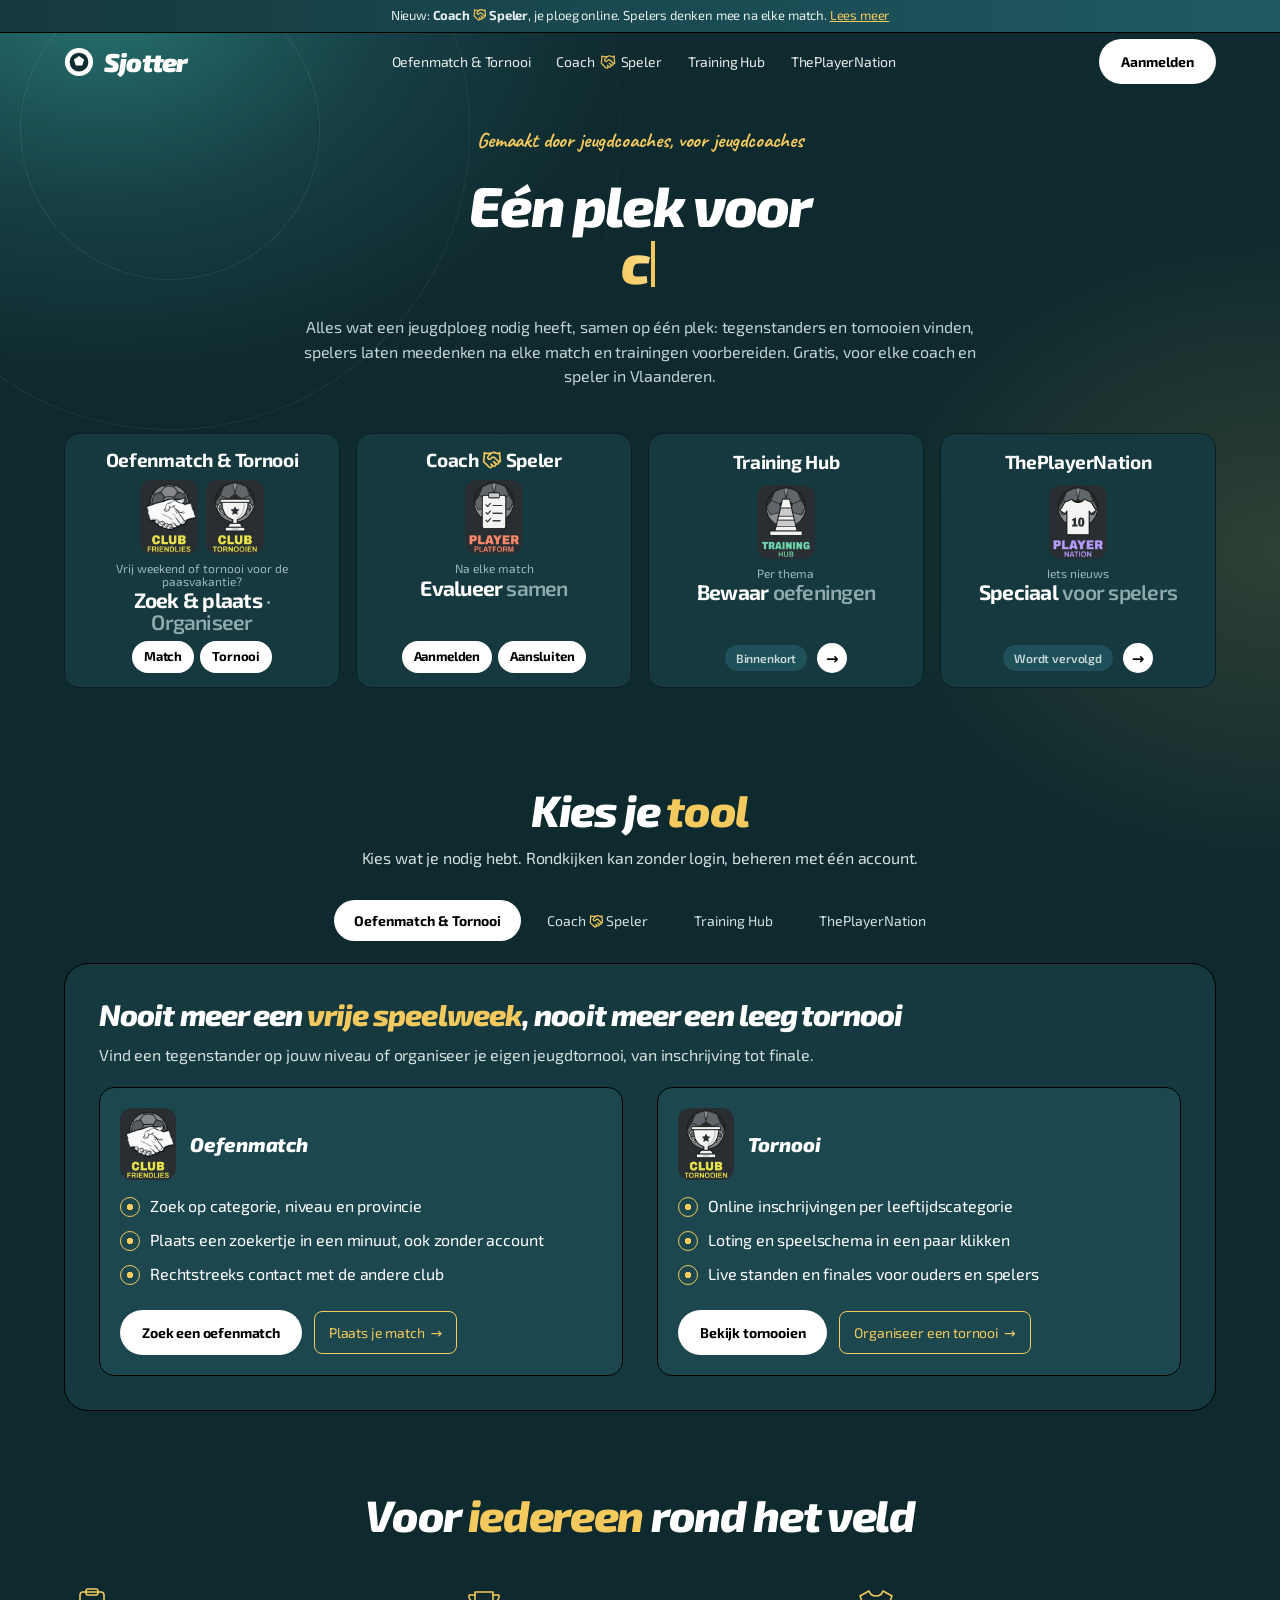
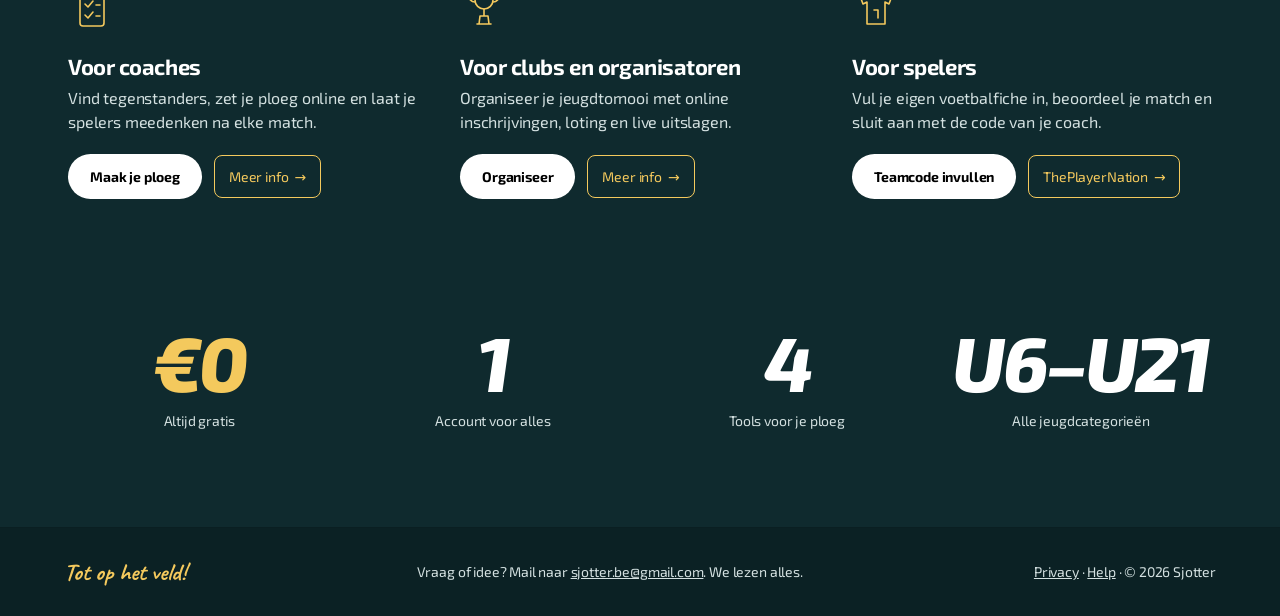
==== commit 111ac6ac: "Hele platform in petrol + geel: hub met gele accenten en betere leesbaarheid, modules op petrol met " ====
--- a/index.html
+++ b/index.html
@@ -267,6 +267,23 @@
 @media (max-width:960px){.paneel-duo.aan{grid-template-columns:1fr}}
 .hd{width:1.05em;height:1.05em;vertical-align:-.15em;color:var(--geel);display:inline-block}
 .cs-mod .kop small{display:none}
+
+/* Sjotter petrol + geel (definitief) */
+:root{--canvas:#0F2A2E;--kaart:#15393F;--kaart2:#1C474E;--mist:#D3E0E0;--mist2:#9DB7BA;--geel:#F4C95D;--verloop:linear-gradient(73deg,#F4C95D 0%,#FFE29A 100%);--live:#79D6A5}
+body{background:var(--canvas)}
+.gloed{background:radial-gradient(55% 50% at 8% 0%,rgba(47,138,132,.75) 0%,rgba(31,90,99,.45) 40%,rgba(15,42,46,0) 75%),radial-gradient(45% 45% at 100% 55%,rgba(244,201,93,.14) 0%,rgba(15,42,46,0) 70%)!important}
+.gloed::before{background:repeating-radial-gradient(circle,transparent 0 149px,rgba(255,255,255,.07) 149px 150px)!important}
+.balk{background:linear-gradient(90deg,#15393F,#1F5A63)!important;color:#E4EEEE!important}
+.balk a{color:var(--geel)!important}
+.cursor{background:var(--geel)!important}
+.chip{background:#20505A!important;color:#C6D8D9!important}
+.chip.live{background:var(--live)!important;color:#0F2A2E!important}
+.hero p{color:#C3D3D4!important}
+.mod{border-color:#0A1F22}
+.mod .groot em{color:#8FAAAD}
+.mod:hover .pijl{background:var(--geel)!important}
+footer{background:#0B2124!important;border-top-color:#0A1F22!important}
+.hd{color:var(--geel)!important}
 </style>
 </head>
 <body>
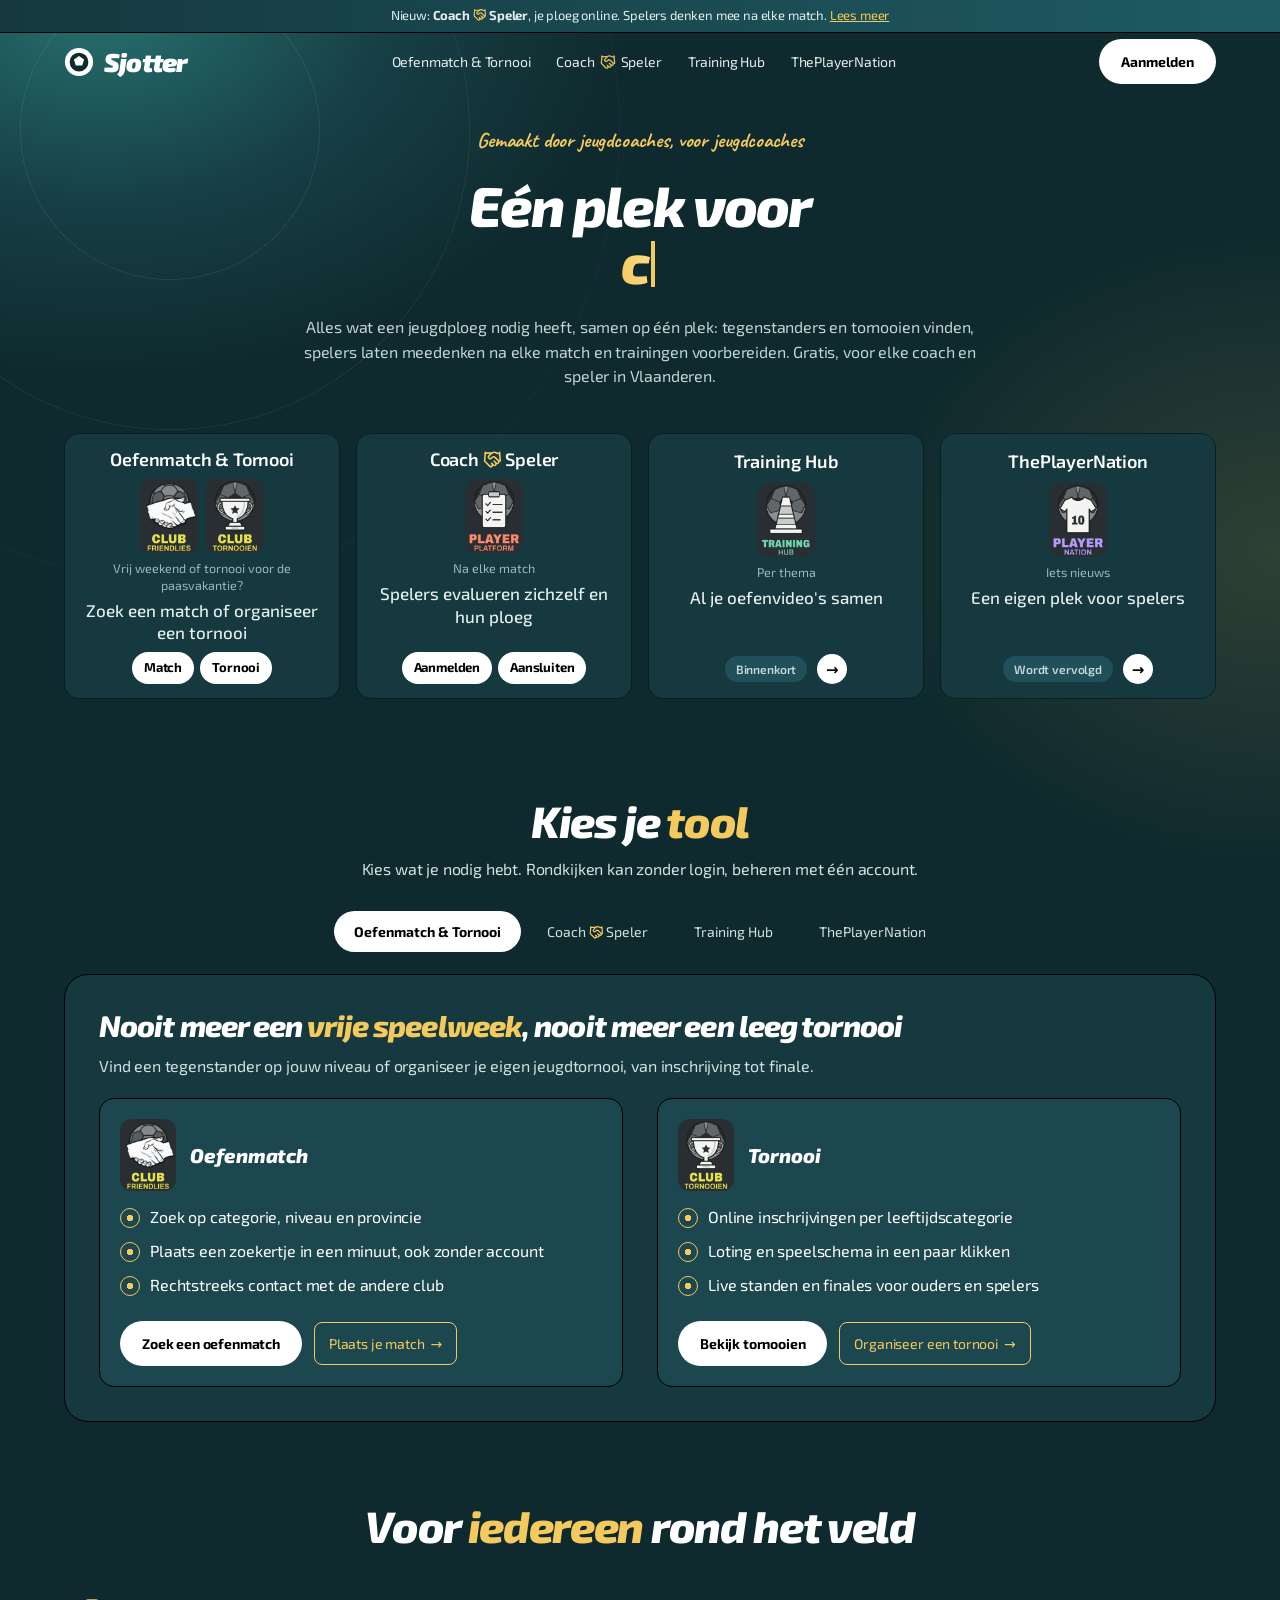
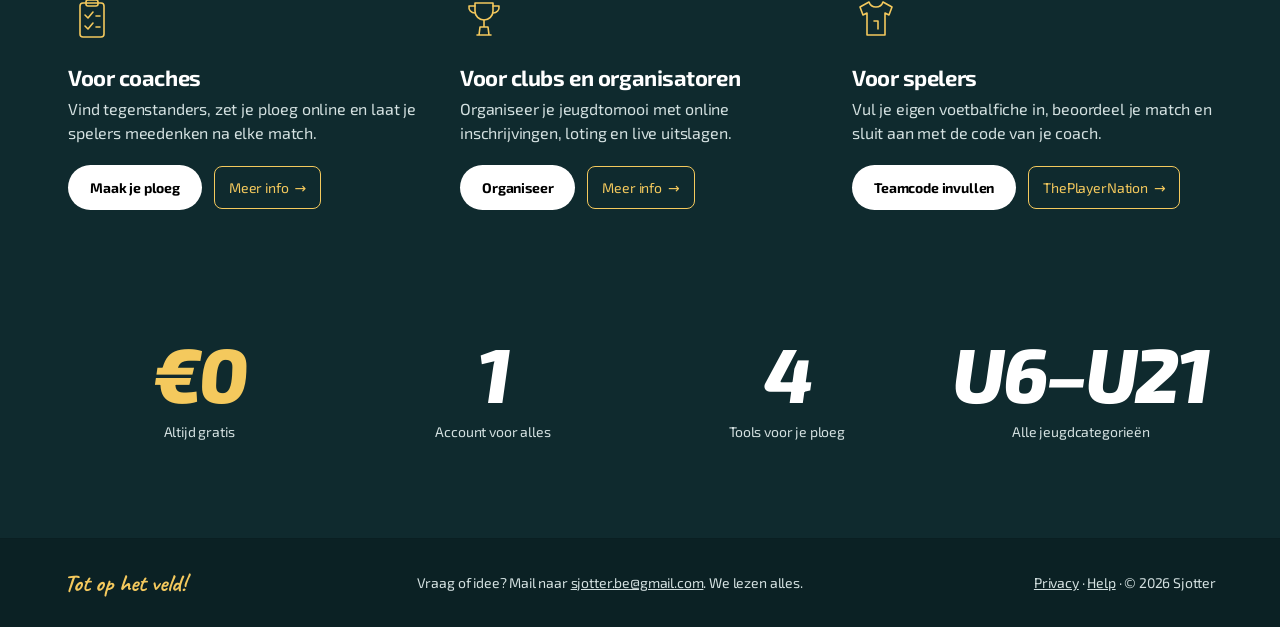
==== commit c91fb332: "Hub: kaartteksten in rustige Exo 2 (rechtop, lichter) en gewone zinnen in plaats van tweekleurige sl" ====
--- a/index.html
+++ b/index.html
@@ -284,6 +284,12 @@
 .mod:hover .pijl{background:var(--geel)!important}
 footer{background:#0B2124!important;border-top-color:#0A1F22!important}
 .hd{color:var(--geel)!important}
+
+/* kaarten: rustige Exo 2 zoals de rest van de site */
+.mod .kop b{font-style:normal!important;font-weight:600!important;font-size:18px!important;letter-spacing:-.01em!important}
+.mod .groot{font-style:normal!important;font-weight:500!important;font-size:17px!important;line-height:1.35!important;letter-spacing:0!important;color:#E6EEEE}
+.mod .groot small{font-size:12.5px!important;color:var(--mist2)!important;margin-bottom:4px!important}
+@media (max-width:560px){.mod .groot{font-size:16px!important}}
 </style>
 </head>
 <body>
@@ -314,22 +320,22 @@
     <div class="modules" id="modules">
       <div class="mod duo-mod" role="link" tabindex="0" data-tab="om" onclick="if(!event.target.closest('a')){kiesTab('om');document.getElementById('tools').scrollIntoView({behavior:'smooth'})}">
         <div class="kop"><span class="ikonen"><img src="assets/oefenmatch-b.png" alt="Club Friendlies"><img src="assets/tornooi-b.png" alt="Club Tornooien"></span><div><b>Oefenmatch &amp; <br>Tornooi</b></div></div>
-        <div class="groot"><small>Vrij weekend of tornooi voor de paasvakantie?</small>Zoek &amp; plaats <em>· Organiseer</em></div>
+        <div class="groot"><small>Vrij weekend of tornooi voor de paasvakantie?</small>Zoek een match of organiseer een tornooi</div>
         <div class="onder"><span class="duoknop"><a href="tornooi/#/wedstrijden">Match</a><a href="tornooi/#/toernooien">Tornooi</a></span></div>
       </div>
       <div class="mod duo-mod cs-mod" role="link" tabindex="0" data-tab="cs" onclick="if(!event.target.closest('a')){kiesTab('cs');document.getElementById('tools').scrollIntoView({behavior:'smooth'})}">
         <div class="kop"><img src="assets/platform-b.png" alt=""><div><b>Coach <svg class="hd" viewBox="0 0 24 24" aria-label="en" role="img" fill="none" stroke="currentColor" stroke-width="2" stroke-linecap="round" stroke-linejoin="round"><path d="m11 17 2 2a1 1 0 1 0 3-3"/><path d="m14 14 2.5 2.5a1 1 0 1 0 3-3l-3.88-3.88a3 3 0 0 0-4.24 0l-.88.88a1 1 0 1 1-3-3l2.81-2.81a5.79 5.79 0 0 1 7.06-.87l.47.28a2 2 0 0 0 1.42.25L21 4"/><path d="m21 3 1 11h-2"/><path d="M3 3 2 14l6.5 6.5a1 1 0 1 0 3-3"/><path d="M3 4h8"/></svg> Speler</b><small>Player Platform</small></div></div>
-        <div class="groot"><small>Na elke match</small>Evalueer <em>samen</em></div>
+        <div class="groot"><small>Na elke match</small>Spelers evalueren zichzelf en hun ploeg</div>
         <div class="onder"><span class="duoknop"><a href="coach/#/login">Aanmelden</a><a href="coach/">Aansluiten</a></span></div>
       </div>
       <a class="mod" href="#tools" data-tab="th">
         <div class="kop"><img src="assets/training-b.png" alt=""><div><b>Training Hub</b><small>Oefenvideo's</small></div></div>
-        <div class="groot"><small>Per thema</small>Bewaar <em>oefeningen</em></div>
+        <div class="groot"><small>Per thema</small>Al je oefenvideo's samen</div>
         <div class="onder"><span class="chip">Binnenkort</span><span class="pijl">→</span></div>
       </a>
       <a class="mod" href="#tools" data-tab="pn">
         <div class="kop"><img src="assets/playernation-b.png" alt=""><div><b>ThePlayerNation</b><small>Voor spelers</small></div></div>
-        <div class="groot"><small>Iets nieuws</small>Speciaal <em>voor spelers</em></div>
+        <div class="groot"><small>Iets nieuws</small>Een eigen plek voor spelers</div>
         <div class="onder"><span class="chip">Wordt vervolgd</span><span class="pijl">→</span></div>
       </a>
     </div>
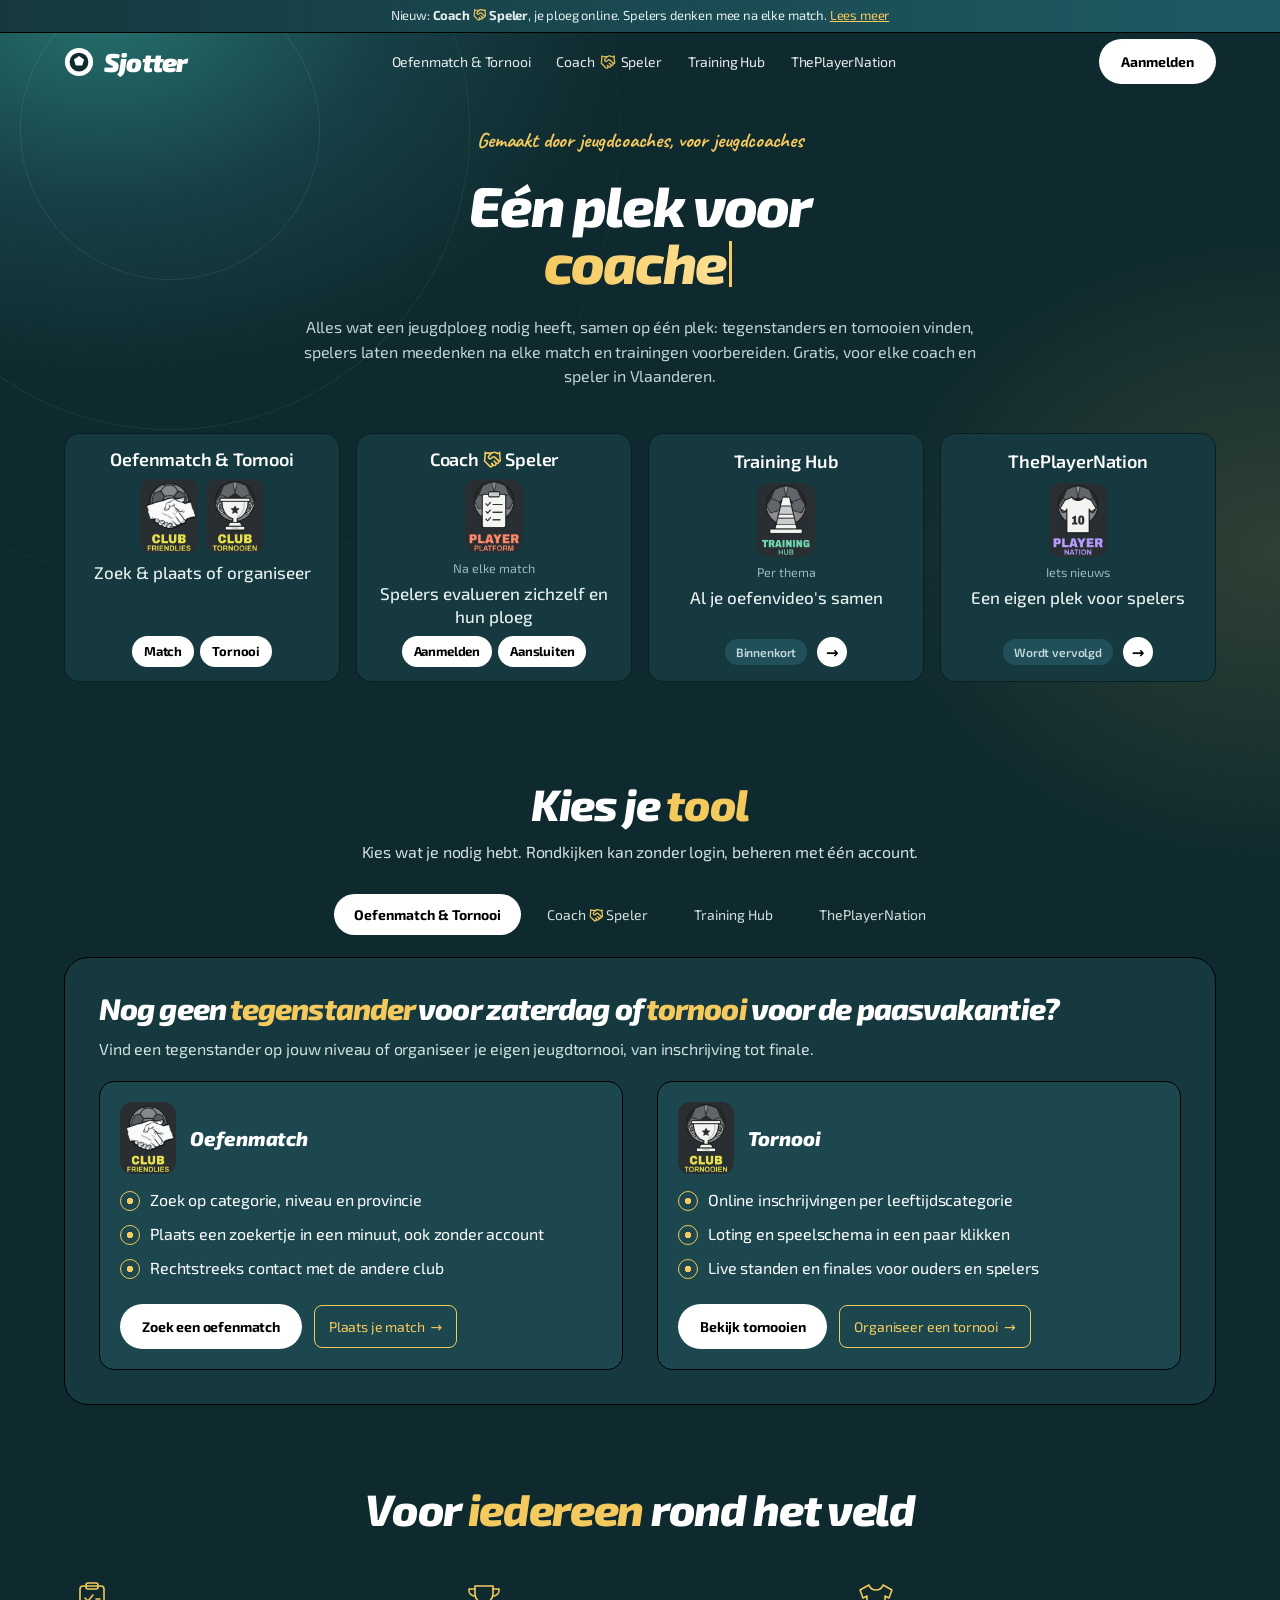
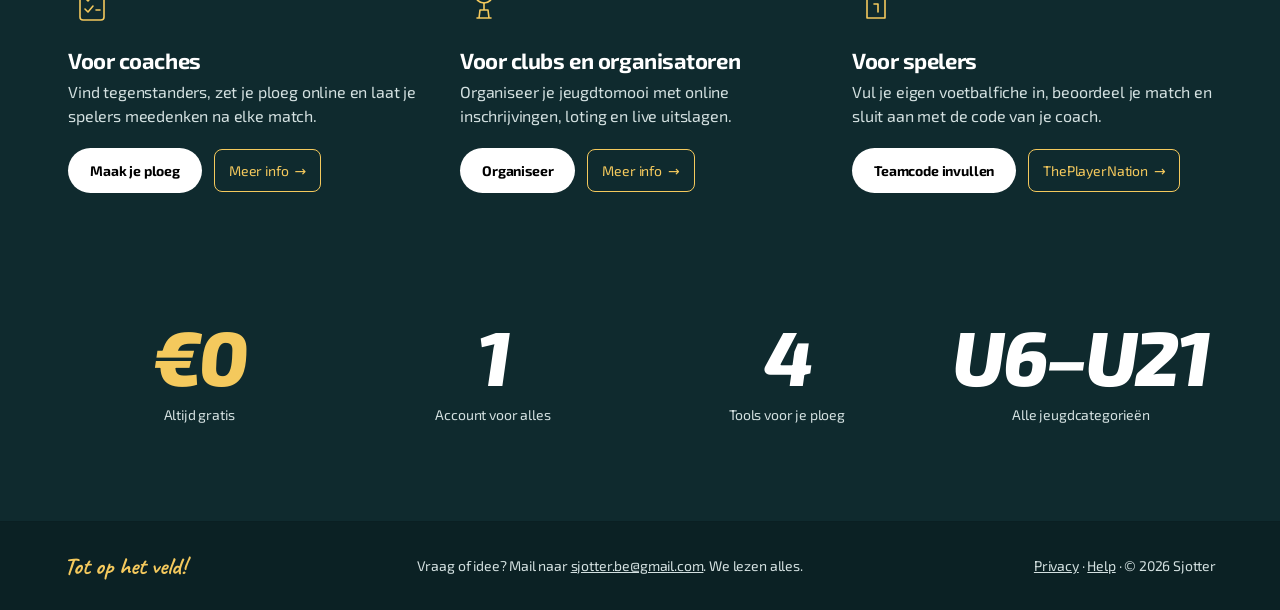
==== commit e0fa0eee: "Hub: kaart 1 'Zoek & plaats of organiseer'; vraag 'Nog geen tegenstander…' als titel in het paneel C" ====
--- a/index.html
+++ b/index.html
@@ -320,7 +320,7 @@
     <div class="modules" id="modules">
       <div class="mod duo-mod" role="link" tabindex="0" data-tab="om" onclick="if(!event.target.closest('a')){kiesTab('om');document.getElementById('tools').scrollIntoView({behavior:'smooth'})}">
         <div class="kop"><span class="ikonen"><img src="assets/oefenmatch-b.png" alt="Club Friendlies"><img src="assets/tornooi-b.png" alt="Club Tornooien"></span><div><b>Oefenmatch &amp; <br>Tornooi</b></div></div>
-        <div class="groot"><small>Vrij weekend of tornooi voor de paasvakantie?</small>Zoek een match of organiseer een tornooi</div>
+        <div class="groot">Zoek &amp; plaats of organiseer</div>
         <div class="onder"><span class="duoknop"><a href="tornooi/#/wedstrijden">Match</a><a href="tornooi/#/toernooien">Tornooi</a></span></div>
       </div>
       <div class="mod duo-mod cs-mod" role="link" tabindex="0" data-tab="cs" onclick="if(!event.target.closest('a')){kiesTab('cs');document.getElementById('tools').scrollIntoView({behavior:'smooth'})}">
@@ -355,7 +355,7 @@
     </div>
 
     <div class="paneel aan paneel-duo" data-paneel="om" role="tabpanel">
-      <div class="koppen"><h3>Nooit meer een <span class="geel">vrije speelweek</span>, nooit meer een leeg tornooi</h3>
+      <div class="koppen"><h3>Nog geen <span class="geel">tegenstander</span> voor zaterdag of <span class="geel">tornooi</span> voor de paasvakantie?</h3>
         <p>Vind een tegenstander op jouw niveau of organiseer je eigen jeugdtornooi, van inschrijving tot finale.</p></div>
       <div class="helft">
         <div class="hk"><img src="assets/oefenmatch-b.png" alt="Club Friendlies"><b>Oefenmatch</b></div>
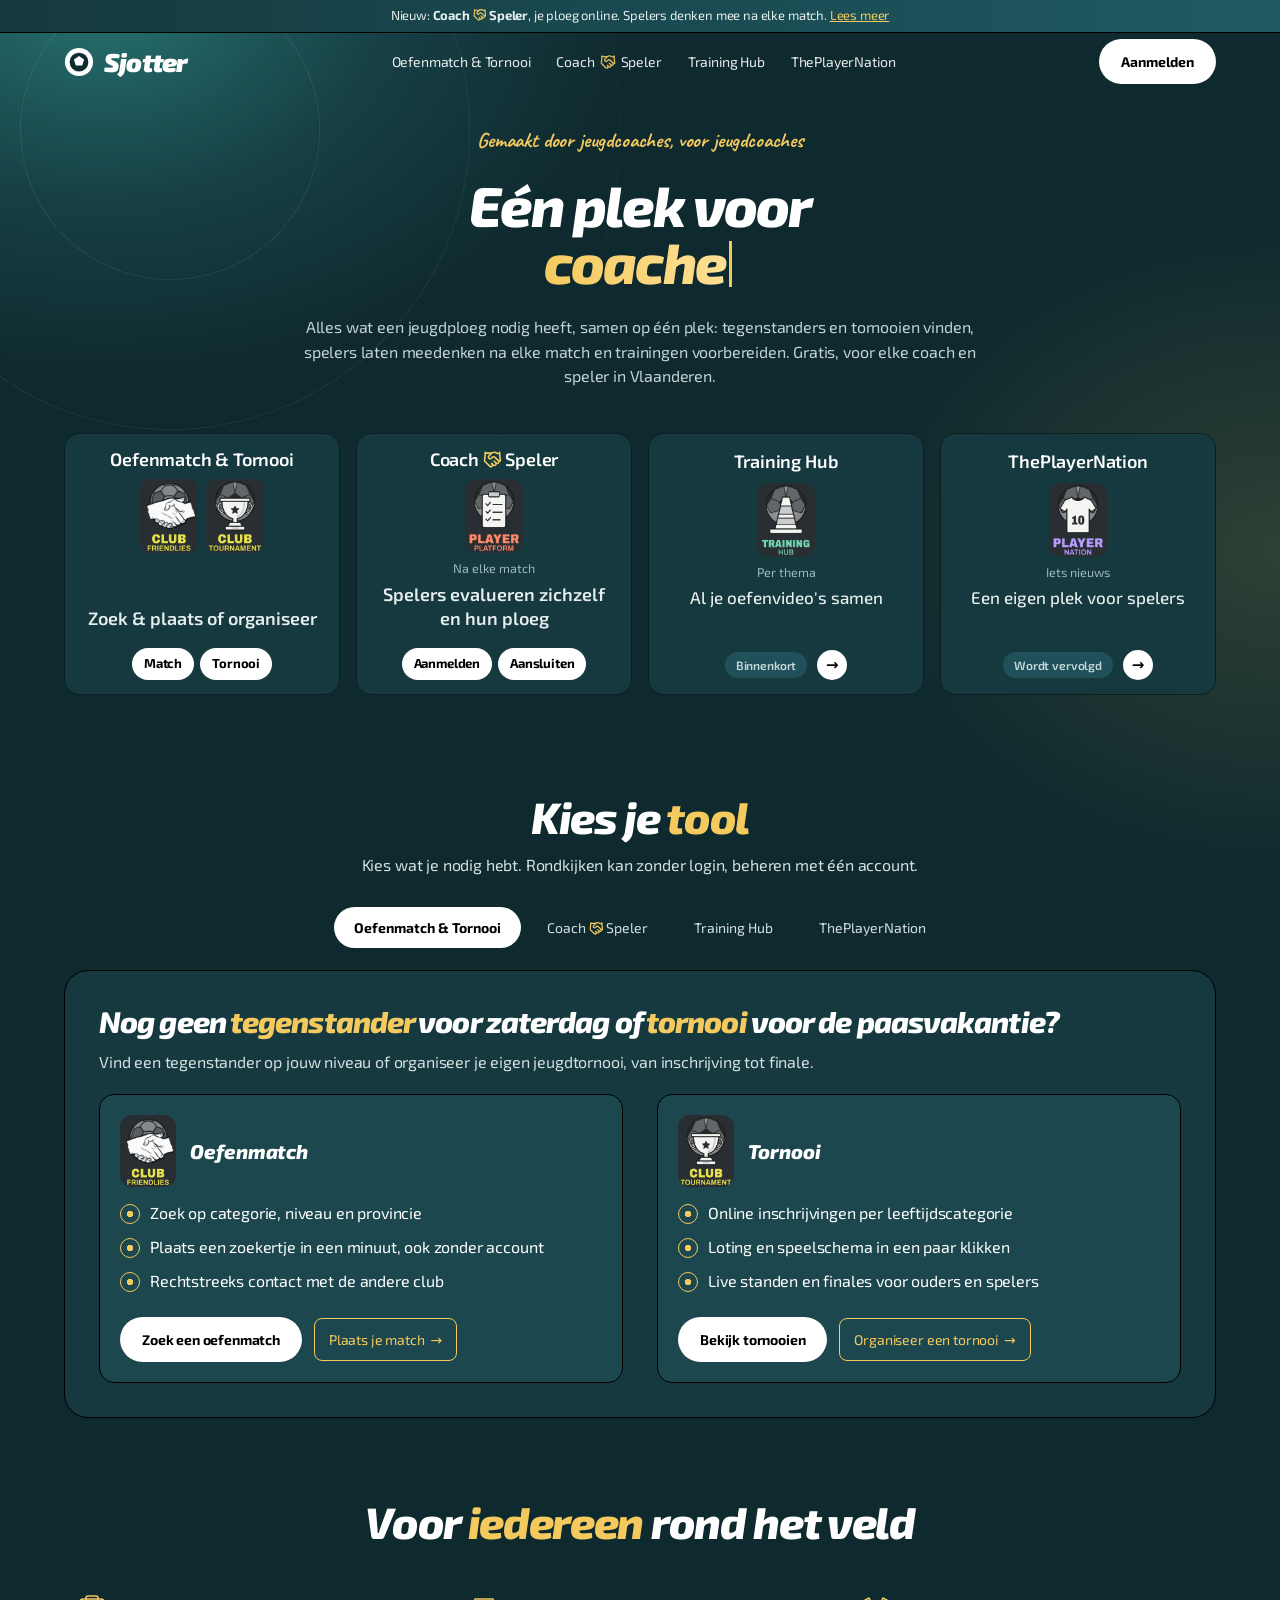
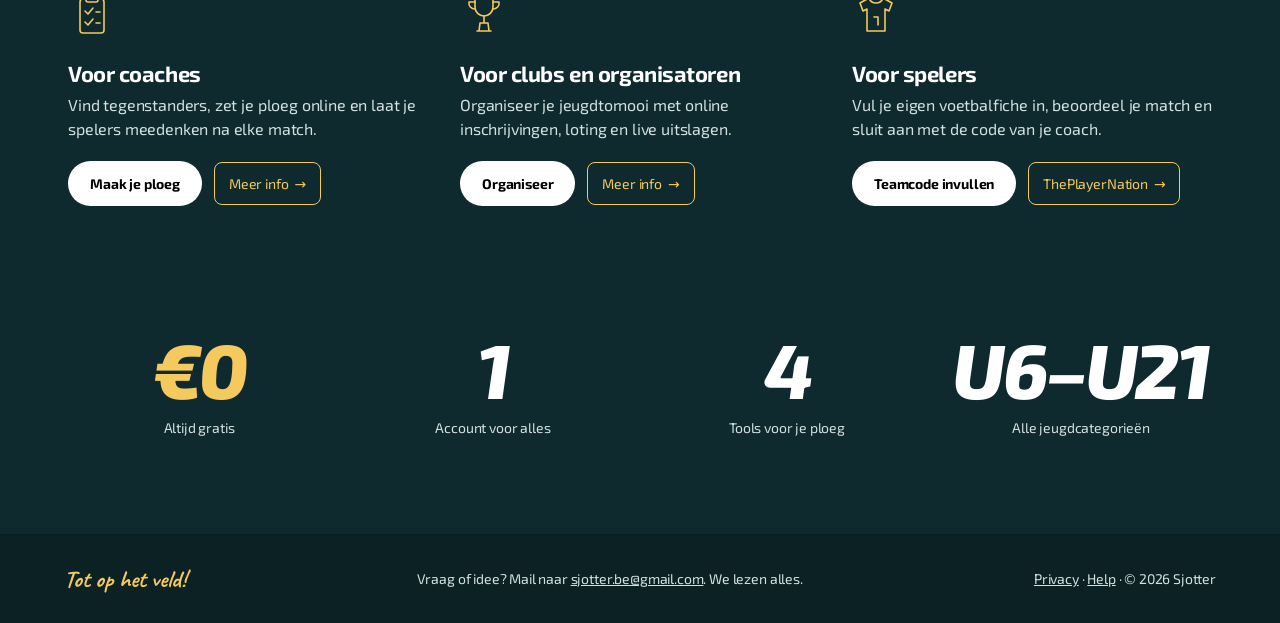
==== commit 454ae495: "Hub: icoon 'Club Tournament'; tekst van kaart 1 op dezelfde hoogte als de andere kaarten, net boven " ====
--- a/index.html
+++ b/index.html
@@ -290,6 +290,10 @@
 .mod .groot{font-style:normal!important;font-weight:500!important;font-size:17px!important;line-height:1.35!important;letter-spacing:0!important;color:#E6EEEE}
 .mod .groot small{font-size:12.5px!important;color:var(--mist2)!important;margin-bottom:4px!important}
 @media (max-width:560px){.mod .groot{font-size:16px!important}}
+
+/* kaart 1: tekst en knoppen samen onderaan, op dezelfde hoogte als de andere kaarten */
+.duo-mod .groot{margin-top:auto!important;font-size:18px!important;font-weight:600!important}
+.duo-mod .onder{margin-top:10px!important}
 </style>
 </head>
 <body>
@@ -319,7 +323,7 @@
 
     <div class="modules" id="modules">
       <div class="mod duo-mod" role="link" tabindex="0" data-tab="om" onclick="if(!event.target.closest('a')){kiesTab('om');document.getElementById('tools').scrollIntoView({behavior:'smooth'})}">
-        <div class="kop"><span class="ikonen"><img src="assets/oefenmatch-b.png" alt="Club Friendlies"><img src="assets/tornooi-b.png" alt="Club Tornooien"></span><div><b>Oefenmatch &amp; <br>Tornooi</b></div></div>
+        <div class="kop"><span class="ikonen"><img src="assets/oefenmatch-b.png" alt="Club Friendlies"><img src="assets/tournament-b.png" alt="Club Tournament"></span><div><b>Oefenmatch &amp; <br>Tornooi</b></div></div>
         <div class="groot">Zoek &amp; plaats of organiseer</div>
         <div class="onder"><span class="duoknop"><a href="tornooi/#/wedstrijden">Match</a><a href="tornooi/#/toernooien">Tornooi</a></span></div>
       </div>
@@ -363,7 +367,7 @@
         <div class="rij"><a class="pil wit" href="tornooi/#/wedstrijden">Zoek een oefenmatch</a><a class="spook" href="tornooi/#/wedstrijden/plaatsen">Plaats je match</a></div>
       </div>
       <div class="helft">
-        <div class="hk"><img src="assets/tornooi-b.png" alt="Club Tornooien"><b>Tornooi</b></div>
+        <div class="hk"><img src="assets/tournament-b.png" alt="Club Tournament"><b>Tornooi</b></div>
         <ul><li>Online inschrijvingen per leeftijdscategorie</li><li>Loting en speelschema in een paar klikken</li><li>Live standen en finales voor ouders en spelers</li></ul>
         <div class="rij"><a class="pil wit" href="tornooi/#/toernooien">Bekijk tornooien</a><a class="spook" id="organiseer" href="tornooi/#/registreren">Organiseer een tornooi</a></div>
       </div>
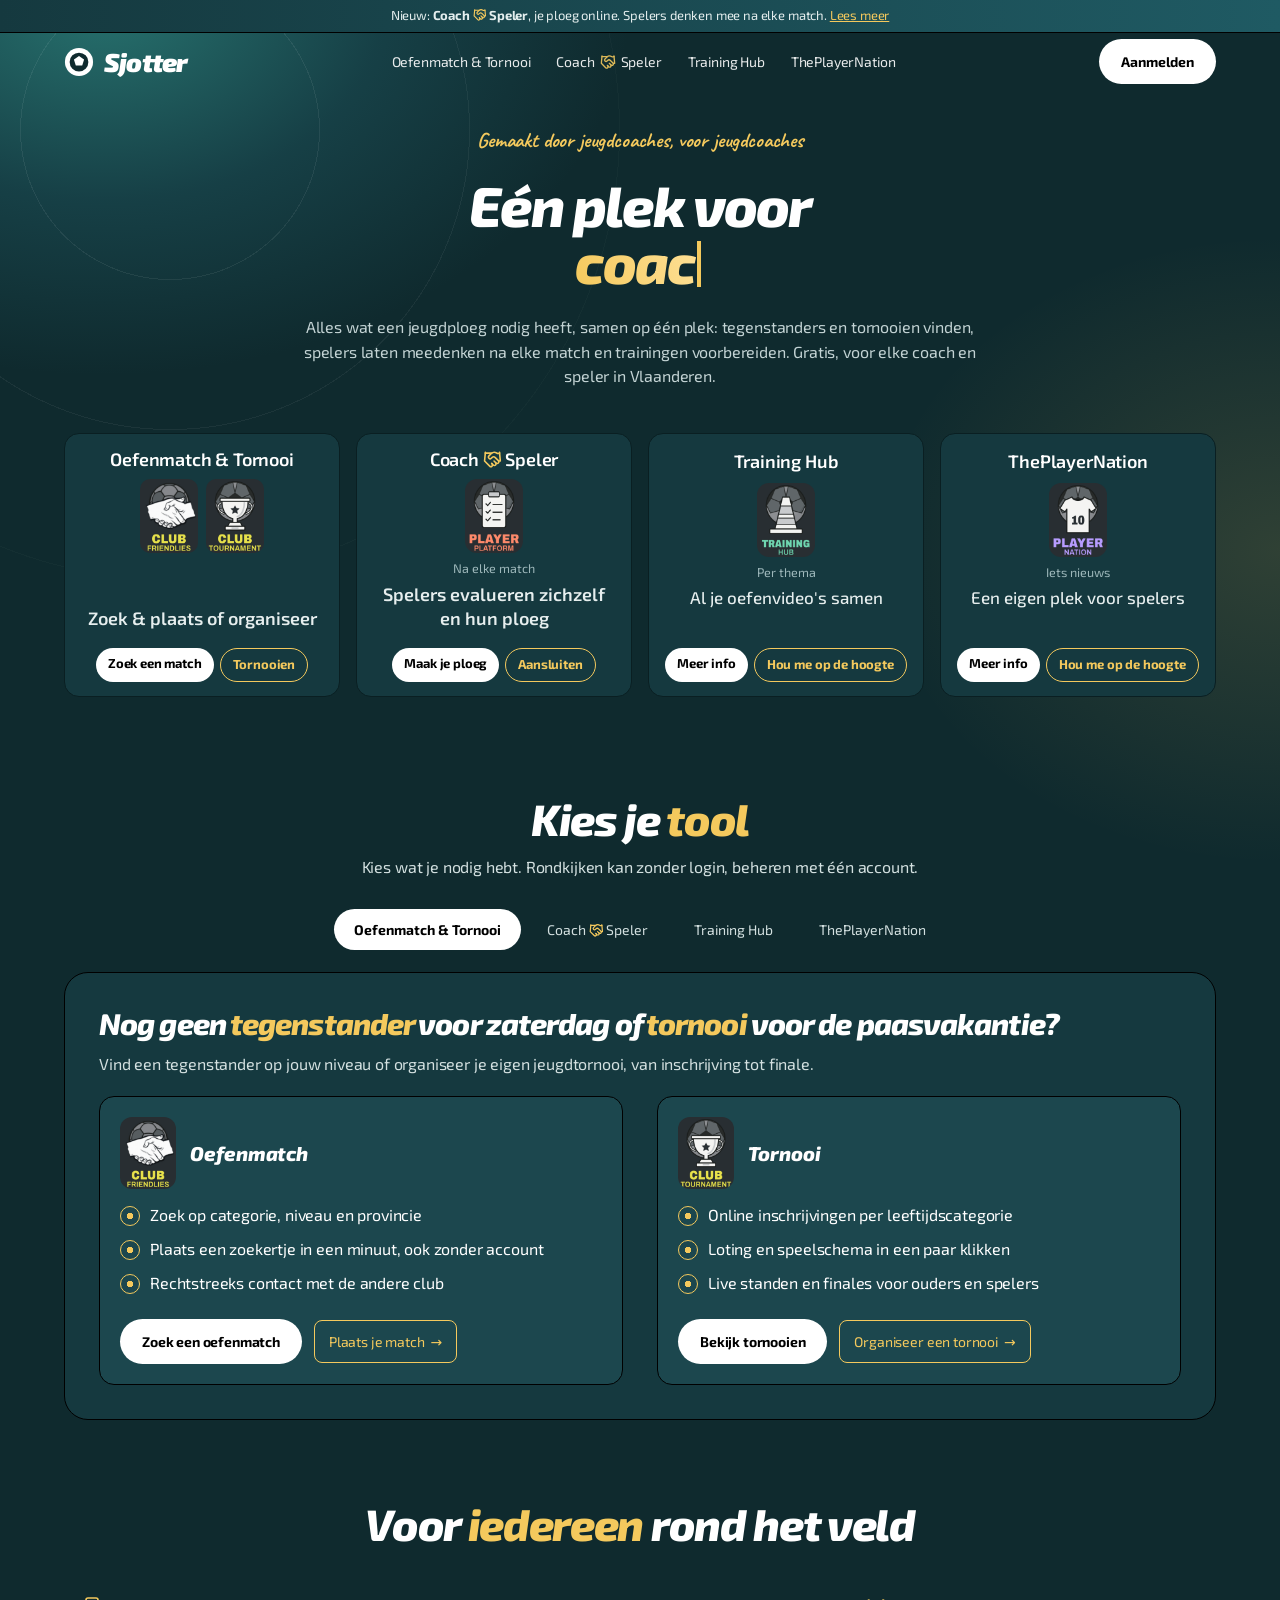
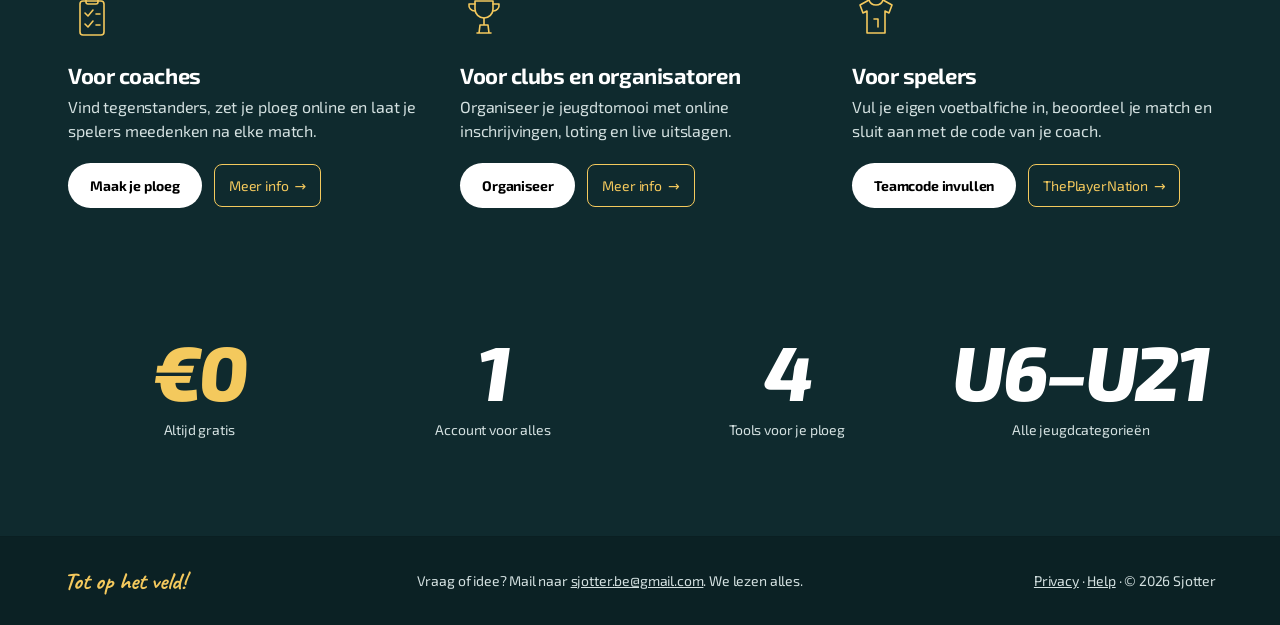
==== commit dfbedd1a: "Proef: knoppen (vast patroon op kaarten, Hou me op de hoogte, keuze bij Aanmelden, Aansluiten naar t" ====
--- a/index.html
+++ b/index.html
@@ -294,6 +294,31 @@
 /* kaart 1: tekst en knoppen samen onderaan, op dezelfde hoogte als de andere kaarten */
 .duo-mod .groot{margin-top:auto!important;font-size:18px!important;font-weight:600!important}
 .duo-mod .onder{margin-top:10px!important}
+
+/* PROEF knoppen */
+.duoknop a.sp{background:transparent;color:var(--geel);border:1px solid var(--geel)}
+.duoknop a.sp:hover{background:rgba(244,201,93,.12)}
+.duoknop{flex-wrap:wrap;justify-content:center}
+.inlog{position:relative}
+.inlog summary{list-style:none;cursor:pointer}
+.inlog summary::-webkit-details-marker{display:none}
+.inlog-menu{position:absolute;right:0;top:calc(100% + 10px);z-index:20;width:270px;background:var(--kaart);border:1px solid #000;border-radius:15px;padding:14px;display:grid;gap:8px;box-shadow:0 20px 40px rgba(0,0,0,.35)}
+.inlog-menu span{font-size:13px;color:var(--mist2)}
+.inlog-menu a{display:flex;align-items:center;gap:12px;padding:8px;border-radius:12px;text-decoration:none;color:#fff;font-weight:600;background:var(--kaart2)}
+.inlog-menu a:hover{outline:1px solid var(--geel)}
+.inlog-menu img{height:44px;border-radius:8px}
+.inlog-menu small{font-size:12px;color:var(--mist2);text-align:center}
+.tweekeus{display:grid;grid-template-columns:1fr 1fr;gap:12px;margin-top:6px}
+.keus{background:var(--kaart2);border:1px solid #0A1F22;border-radius:15px;padding:16px}
+.keus b{font-style:italic;font-weight:800;font-size:17px}
+.keus p{margin:6px 0 12px!important;font-size:14px}
+.keus .code{flex-wrap:wrap}
+.keus .code input{width:130px}
+.klein-link{display:inline-block;margin-top:10px;font-size:13px;color:var(--mist2)}
+.code.flits input{outline:2px solid var(--geel);outline-offset:2px}
+a:focus-visible,button:focus-visible,summary:focus-visible,input:focus-visible,.mod:focus-visible{outline:2px solid var(--geel);outline-offset:3px;border-radius:12px}
+@media (max-width:960px){.tweekeus{grid-template-columns:1fr}}
+@media (max-width:560px){.duoknop a,.pil,.spook,.tab{min-height:44px;display:inline-flex;align-items:center}.duoknop a{padding:10px 14px!important;font-size:14px!important}}
 </style>
 </head>
 <body>
@@ -310,7 +335,11 @@
       <a href="#tools" data-tab="th">Training Hub</a>
       <a href="#tools" data-tab="pn">ThePlayerNation</a>
     </nav>
-    <a class="pil wit" href="tornooi/#/login">Aanmelden</a>
+    <details class="inlog"><summary class="pil wit">Aanmelden</summary>
+      <div class="inlog-menu"><span>Waar wil je naartoe?</span>
+        <a href="tornooi/#/login"><img src="assets/oefenmatch-b.png" alt="">Oefenmatch &amp; Tornooi</a>
+        <a href="coach/#/login"><img src="assets/platform-b.png" alt="">Coach &amp; Speler</a>
+        <small>Eén account voor allebei.</small></div></details>
   </div>
 </header>
 
@@ -325,23 +354,23 @@
       <div class="mod duo-mod" role="link" tabindex="0" data-tab="om" onclick="if(!event.target.closest('a')){kiesTab('om');document.getElementById('tools').scrollIntoView({behavior:'smooth'})}">
         <div class="kop"><span class="ikonen"><img src="assets/oefenmatch-b.png" alt="Club Friendlies"><img src="assets/tournament-b.png" alt="Club Tournament"></span><div><b>Oefenmatch &amp; <br>Tornooi</b></div></div>
         <div class="groot">Zoek &amp; plaats of organiseer</div>
-        <div class="onder"><span class="duoknop"><a href="tornooi/#/wedstrijden">Match</a><a href="tornooi/#/toernooien">Tornooi</a></span></div>
+        <div class="onder"><span class="duoknop"><a href="tornooi/#/wedstrijden">Zoek een match</a><a class="sp" href="tornooi/#/toernooien">Tornooien</a></span></div>
       </div>
       <div class="mod duo-mod cs-mod" role="link" tabindex="0" data-tab="cs" onclick="if(!event.target.closest('a')){kiesTab('cs');document.getElementById('tools').scrollIntoView({behavior:'smooth'})}">
         <div class="kop"><img src="assets/platform-b.png" alt=""><div><b>Coach <svg class="hd" viewBox="0 0 24 24" aria-label="en" role="img" fill="none" stroke="currentColor" stroke-width="2" stroke-linecap="round" stroke-linejoin="round"><path d="m11 17 2 2a1 1 0 1 0 3-3"/><path d="m14 14 2.5 2.5a1 1 0 1 0 3-3l-3.88-3.88a3 3 0 0 0-4.24 0l-.88.88a1 1 0 1 1-3-3l2.81-2.81a5.79 5.79 0 0 1 7.06-.87l.47.28a2 2 0 0 0 1.42.25L21 4"/><path d="m21 3 1 11h-2"/><path d="M3 3 2 14l6.5 6.5a1 1 0 1 0 3-3"/><path d="M3 4h8"/></svg> Speler</b><small>Player Platform</small></div></div>
         <div class="groot"><small>Na elke match</small>Spelers evalueren zichzelf en hun ploeg</div>
-        <div class="onder"><span class="duoknop"><a href="coach/#/login">Aanmelden</a><a href="coach/">Aansluiten</a></span></div>
-      </div>
-      <a class="mod" href="#tools" data-tab="th">
+        <div class="onder"><span class="duoknop"><a href="coach/#/nieuw">Maak je ploeg</a><a class="sp" href="#speler" onclick="event.preventDefault();naarCode()">Aansluiten</a></span></div>
+      </div>
+      <div class="mod" role="link" tabindex="0" data-tab="th" onclick="if(!event.target.closest('a,button,input,form')){kiesTab('th');document.getElementById('tools').scrollIntoView({behavior:'smooth'})}">
         <div class="kop"><img src="assets/training-b.png" alt=""><div><b>Training Hub</b><small>Oefenvideo's</small></div></div>
         <div class="groot"><small>Per thema</small>Al je oefenvideo's samen</div>
-        <div class="onder"><span class="chip">Binnenkort</span><span class="pijl">→</span></div>
-      </a>
-      <a class="mod" href="#tools" data-tab="pn">
+        <div class="onder"><span class="duoknop"><a href="#tools" onclick="event.preventDefault();kiesTab('th');document.getElementById('tools').scrollIntoView({behavior:'smooth'})">Meer info</a><a class="sp" href="mailto:sjotter.be@gmail.com?subject=Hou%20me%20op%20de%20hoogte:%20Training%20Hub">Hou me op de hoogte</a></span></div>
+      </div>
+      <div class="mod" role="link" tabindex="0" data-tab="pn" onclick="if(!event.target.closest('a,button,input,form')){kiesTab('pn');document.getElementById('tools').scrollIntoView({behavior:'smooth'})}">
         <div class="kop"><img src="assets/playernation-b.png" alt=""><div><b>ThePlayerNation</b><small>Voor spelers</small></div></div>
         <div class="groot"><small>Iets nieuws</small>Een eigen plek voor spelers</div>
-        <div class="onder"><span class="chip">Wordt vervolgd</span><span class="pijl">→</span></div>
-      </a>
+        <div class="onder"><span class="duoknop"><a href="#tools" onclick="event.preventDefault();kiesTab('pn');document.getElementById('tools').scrollIntoView({behavior:'smooth'})">Meer info</a><a class="sp" href="mailto:sjotter.be@gmail.com?subject=Hou%20me%20op%20de%20hoogte:%20ThePlayerNation">Hou me op de hoogte</a></span></div>
+      </div>
     </div>
     <div class="schuif"><button type="button" aria-label="Vorige" onclick="document.getElementById('modules').scrollBy({left:-280,behavior:'smooth'})">‹</button><button type="button" aria-label="Volgende" onclick="document.getElementById('modules').scrollBy({left:280,behavior:'smooth'})">›</button></div>
   </div>
@@ -376,8 +405,13 @@
       <div><h3>Je <span class="geel">ploeg</span> online!</h3>
         <p>Na elke match denken je spelers zelf na over wat er gebeurde.</p>
         <ul><li>Ze begrijpen het verhaal van de match en leren meedenken</li><li>Verantwoordelijkheid: zichzelf en hun ploegmaats eerlijk beoordelen</li><li>De tegenstander leren kennen en lezen</li></ul>
-        <div class="rij"><a class="pil wit" href="coach/#/nieuw">Maak je ploeg</a><a class="spook" href="coach/#/login">Aanmelden</a>
-          <form class="code" onsubmit="event.preventDefault();var c=this.c.value.trim().toUpperCase();if(c)location.href='coach/#/code/'+encodeURIComponent(c)"><input name="c" maxlength="6" placeholder="Teamcode speler" aria-label="Teamcode" autocomplete="off" required><button class="pil wit" style="padding:11px 16px">Aansluiten</button></form></div></div>
+        <div class="tweekeus">
+          <div class="keus"><b>Ik ben coach</b><p>Maak je ploeg aan en deel de teamcode met je spelers.</p>
+            <div class="rij"><a class="pil wit" href="coach/#/nieuw">Maak je ploeg</a><a class="spook" href="coach/#/login">Aanmelden</a></div></div>
+          <div class="keus" id="speler"><b>Ik ben speler</b><p>Vul de code van je coach in en sluit aan bij je ploeg.</p>
+            <form class="code" onsubmit="event.preventDefault();var c=this.c.value.trim().toUpperCase();if(c)location.href='coach/#/code/'+encodeURIComponent(c)"><input id="codeveld" name="c" maxlength="6" placeholder="Teamcode" aria-label="Teamcode" autocomplete="off" required><button class="pil wit">Aansluiten</button></form>
+            <a class="klein-link" href="coach/#/login">Al een account? Aanmelden</a></div>
+        </div></div>
       <div class="beeld"><img src="assets/platform-b.png" alt="Player Platform"></div>
     </div>
     <div class="paneel" data-paneel="th" role="tabpanel">
@@ -452,6 +486,14 @@
   if (u && u.email) document.getElementById("organiseer").href = "tornooi/#/dashboard";
 
   // tabs
+
+  window.naarCode = function () {
+    kies("cs");
+    document.getElementById("speler").scrollIntoView({ behavior: "smooth", block: "center" });
+    var f = document.querySelector("#speler .code");
+    setTimeout(function () { var i = document.getElementById("codeveld"); if (i) i.focus({ preventScroll: true }); f.classList.add("flits"); setTimeout(function(){ f.classList.remove("flits"); }, 1600); }, 500);
+  };
+  document.addEventListener("click", function (e) { var d = document.querySelector(".inlog"); if (d && d.open && !d.contains(e.target)) d.open = false; });
   window.kiesTab = kies;
   function kies(id) {
     document.querySelectorAll(".tab").forEach(function (t) { t.setAttribute("aria-selected", t.dataset.tab === id ? "true" : "false"); });
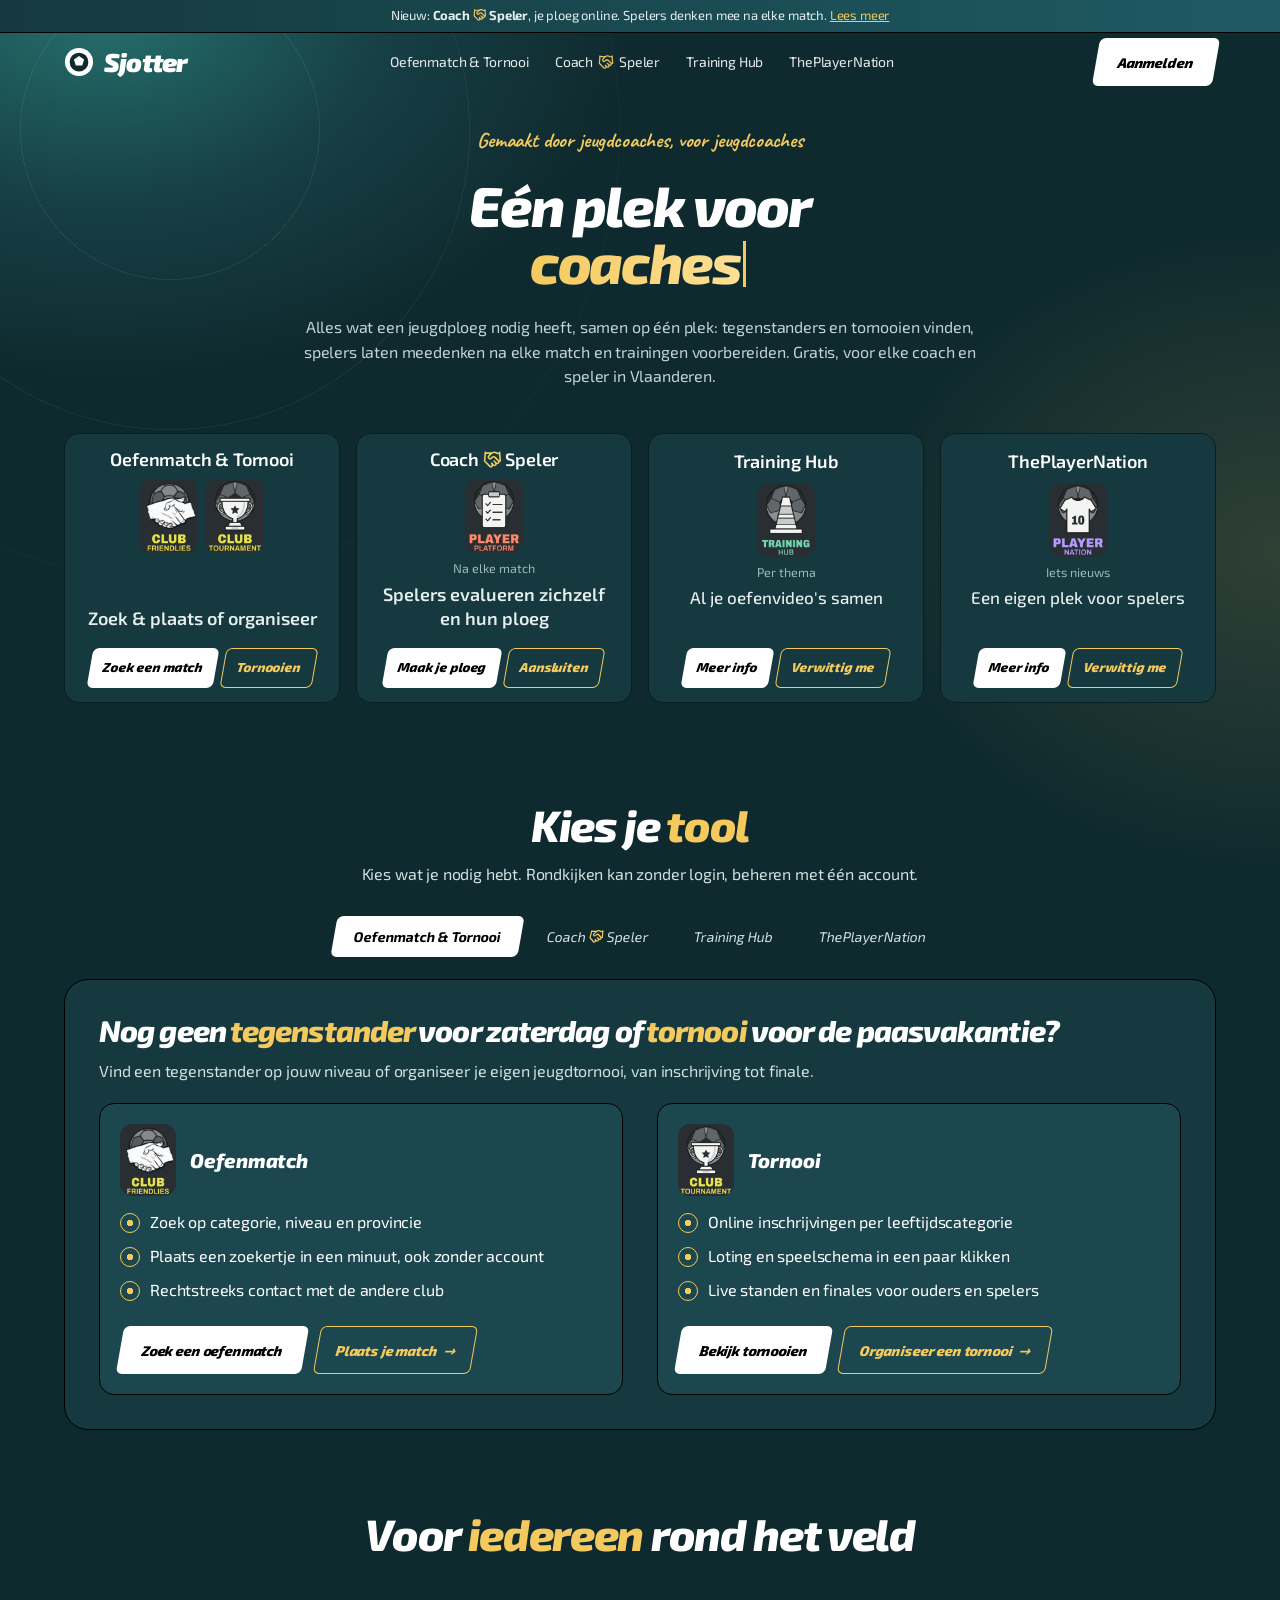
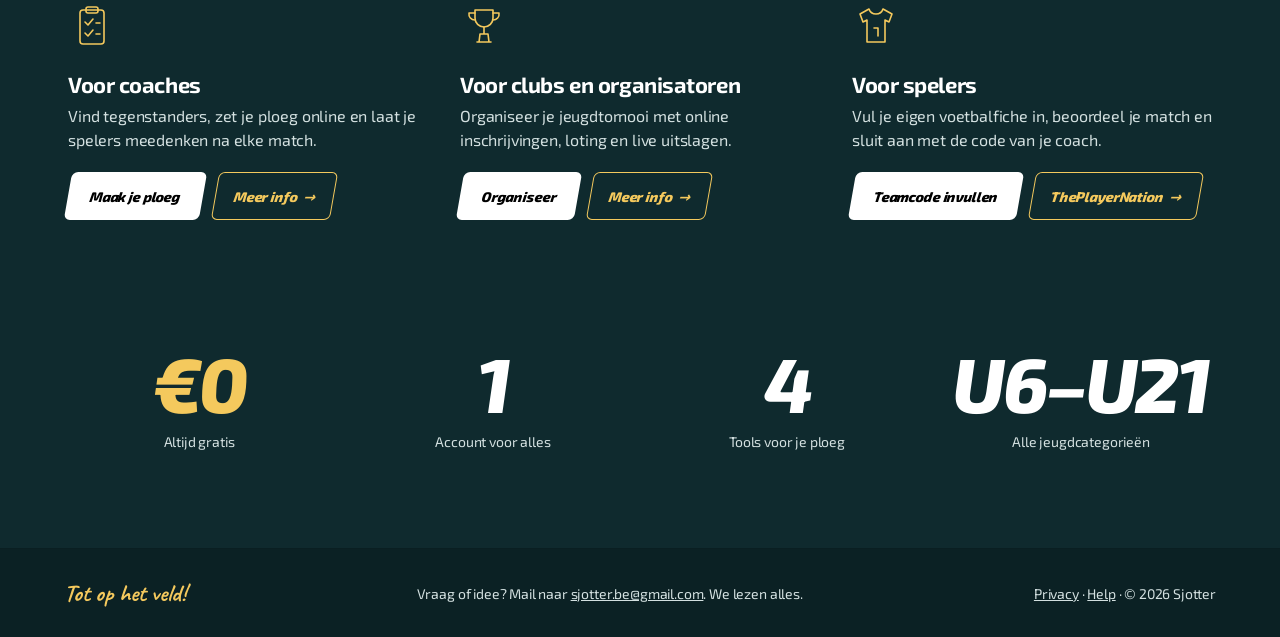
==== commit 668b68c6: "Schuine knoppen (zoals de italic titels) op de hele site; kaartknoppen op één rij, 'Verwittig me' vo" ====
--- a/index.html
+++ b/index.html
@@ -319,6 +319,17 @@
 a:focus-visible,button:focus-visible,summary:focus-visible,input:focus-visible,.mod:focus-visible{outline:2px solid var(--geel);outline-offset:3px;border-radius:12px}
 @media (max-width:960px){.tweekeus{grid-template-columns:1fr}}
 @media (max-width:560px){.duoknop a,.pil,.spook,.tab{min-height:44px;display:inline-flex;align-items:center}.duoknop a{padding:10px 14px!important;font-size:14px!important}}
+
+/* Knoppen: schuin, zoals de italic titels */
+.duoknop a{min-height:40px;display:inline-flex!important;align-items:center;padding:0 16px!important;font-size:14px!important}
+.pil,.code button{min-height:48px;padding:0 22px!important;display:inline-flex;align-items:center}
+.spook{min-height:48px;padding:0 18px!important;display:inline-flex;align-items:center}
+.code input{min-height:48px;border-radius:6px!important}
+.duoknop a,.pil,.spook,.code button,.schuif button{transform:skewX(-10deg);border-radius:6px!important;font-style:italic;font-weight:800!important}
+.schuif button{border-radius:8px!important}
+.tab{border-radius:6px!important;transform:skewX(-10deg)}
+
+@media (min-width:561px){.duoknop{flex-wrap:nowrap!important;gap:7px!important}.duoknop a{padding:0 13px!important;font-size:13px!important;white-space:nowrap}}
 </style>
 </head>
 <body>
@@ -364,12 +375,12 @@
       <div class="mod" role="link" tabindex="0" data-tab="th" onclick="if(!event.target.closest('a,button,input,form')){kiesTab('th');document.getElementById('tools').scrollIntoView({behavior:'smooth'})}">
         <div class="kop"><img src="assets/training-b.png" alt=""><div><b>Training Hub</b><small>Oefenvideo's</small></div></div>
         <div class="groot"><small>Per thema</small>Al je oefenvideo's samen</div>
-        <div class="onder"><span class="duoknop"><a href="#tools" onclick="event.preventDefault();kiesTab('th');document.getElementById('tools').scrollIntoView({behavior:'smooth'})">Meer info</a><a class="sp" href="mailto:sjotter.be@gmail.com?subject=Hou%20me%20op%20de%20hoogte:%20Training%20Hub">Hou me op de hoogte</a></span></div>
+        <div class="onder"><span class="duoknop"><a href="#tools" onclick="event.preventDefault();kiesTab('th');document.getElementById('tools').scrollIntoView({behavior:'smooth'})">Meer info</a><a class="sp" href="mailto:sjotter.be@gmail.com?subject=Hou%20me%20op%20de%20hoogte:%20Training%20Hub">Verwittig me</a></span></div>
       </div>
       <div class="mod" role="link" tabindex="0" data-tab="pn" onclick="if(!event.target.closest('a,button,input,form')){kiesTab('pn');document.getElementById('tools').scrollIntoView({behavior:'smooth'})}">
         <div class="kop"><img src="assets/playernation-b.png" alt=""><div><b>ThePlayerNation</b><small>Voor spelers</small></div></div>
         <div class="groot"><small>Iets nieuws</small>Een eigen plek voor spelers</div>
-        <div class="onder"><span class="duoknop"><a href="#tools" onclick="event.preventDefault();kiesTab('pn');document.getElementById('tools').scrollIntoView({behavior:'smooth'})">Meer info</a><a class="sp" href="mailto:sjotter.be@gmail.com?subject=Hou%20me%20op%20de%20hoogte:%20ThePlayerNation">Hou me op de hoogte</a></span></div>
+        <div class="onder"><span class="duoknop"><a href="#tools" onclick="event.preventDefault();kiesTab('pn');document.getElementById('tools').scrollIntoView({behavior:'smooth'})">Meer info</a><a class="sp" href="mailto:sjotter.be@gmail.com?subject=Hou%20me%20op%20de%20hoogte:%20ThePlayerNation">Verwittig me</a></span></div>
       </div>
     </div>
     <div class="schuif"><button type="button" aria-label="Vorige" onclick="document.getElementById('modules').scrollBy({left:-280,behavior:'smooth'})">‹</button><button type="button" aria-label="Volgende" onclick="document.getElementById('modules').scrollBy({left:280,behavior:'smooth'})">›</button></div>
